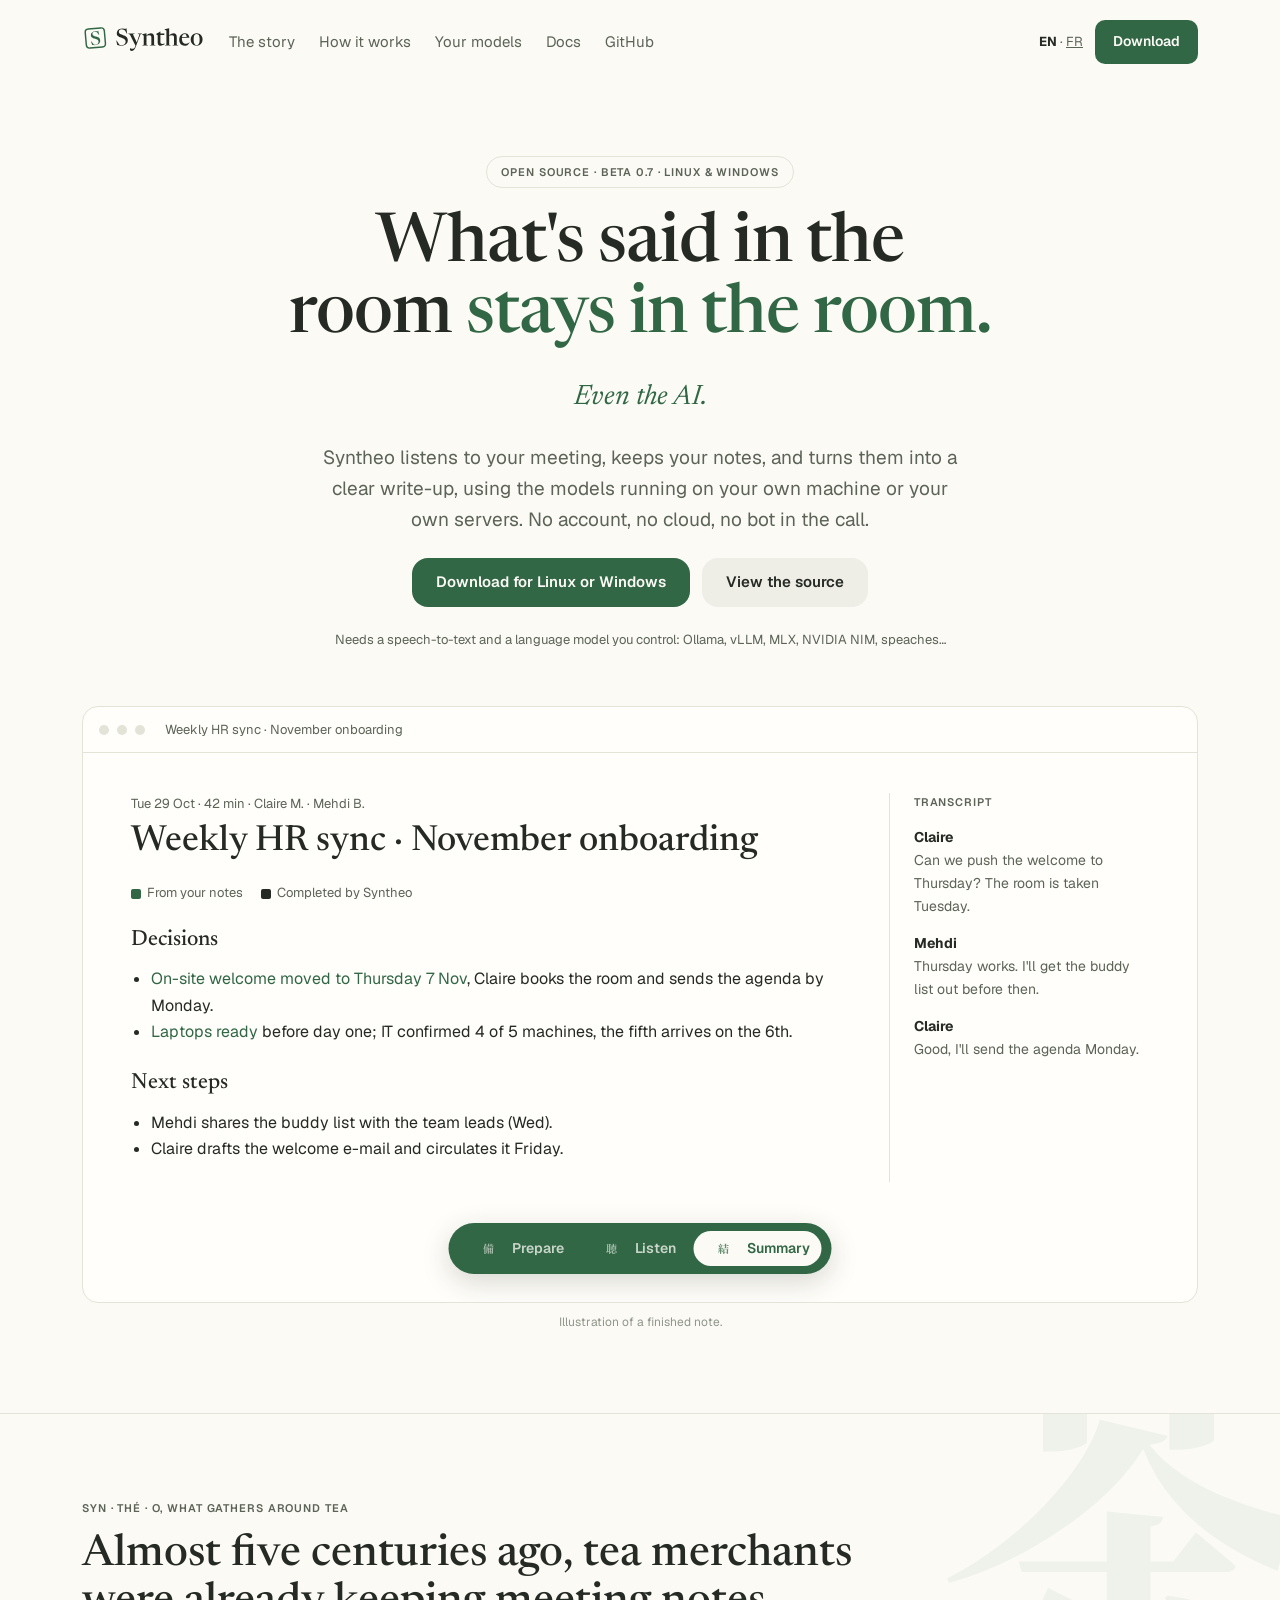
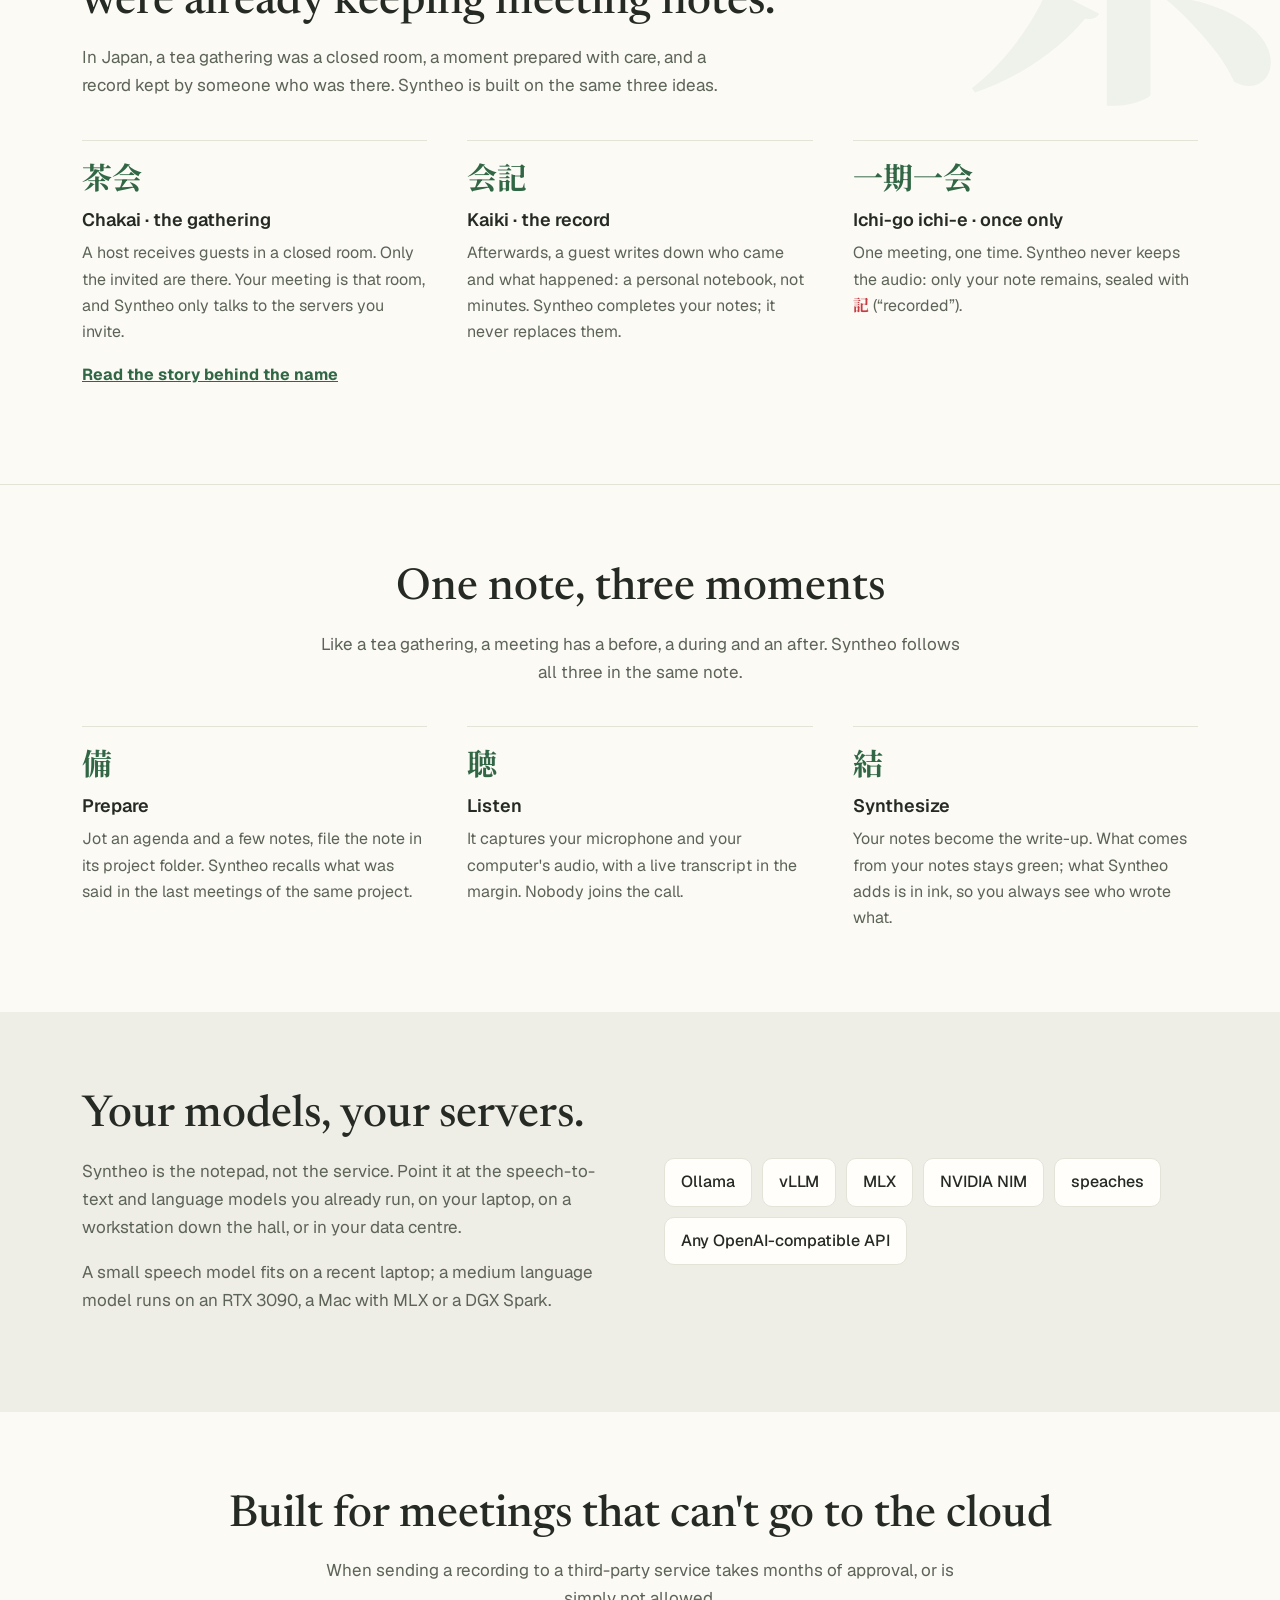
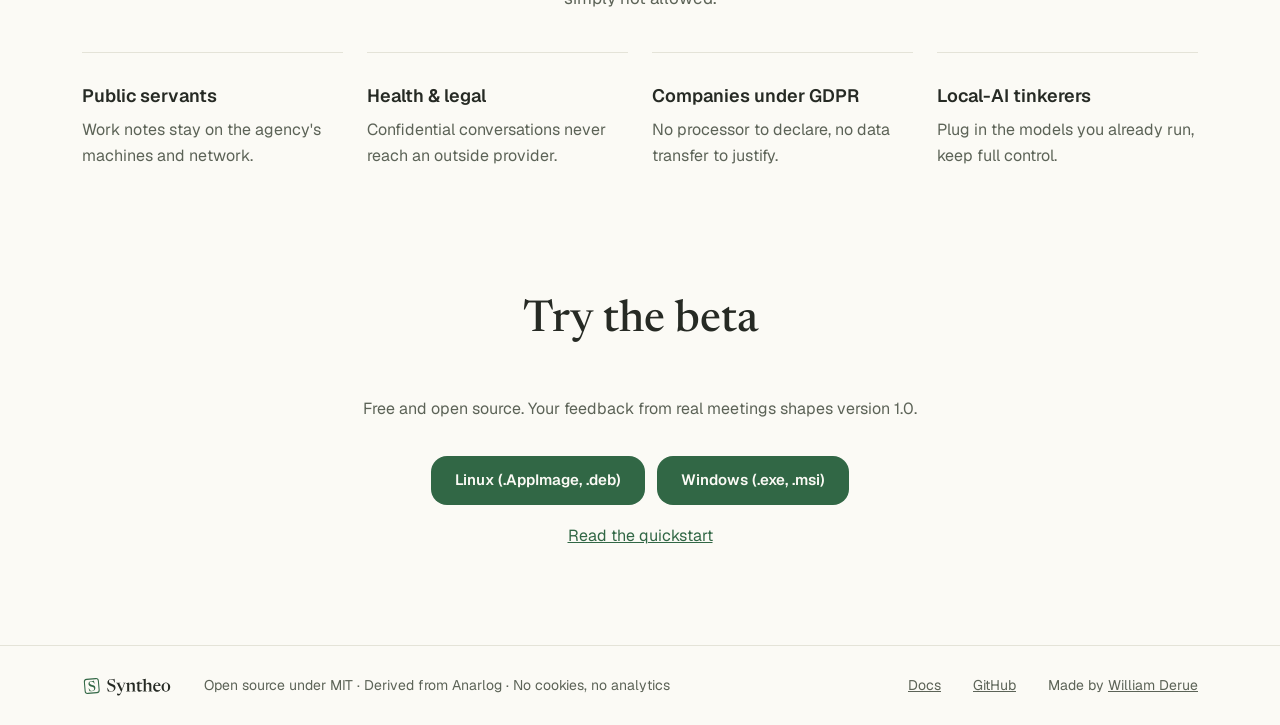
==== index.html @ 46114ed5 "feat: page d'accueil de syntheo.studio (EN/FR, Thé vert) Direction A « Document vivant » validée : a" ====
<!doctype html>
<html lang="en">
<head>
<meta charset="utf-8">
<meta name="viewport" content="width=device-width, initial-scale=1">
<title>Syntheo · Private AI meeting notes that stay on your machine</title>
<meta name="description" content="Syntheo is an open-source meeting notepad that transcribes and writes up your meetings with the AI models you run yourself. No account, no cloud, no bot in the call. Linux and Windows.">
<link rel="canonical" href="https://syntheo.studio/">
<link rel="alternate" hreflang="en" href="https://syntheo.studio/">
<link rel="alternate" hreflang="fr" href="https://syntheo.studio/fr/">
<link rel="alternate" hreflang="x-default" href="https://syntheo.studio/">
<meta property="og:type" content="website">
<meta property="og:site_name" content="Syntheo">
<meta property="og:locale" content="en_US">
<meta property="og:locale:alternate" content="fr_FR">
<meta property="og:url" content="https://syntheo.studio/">
<meta property="og:title" content="What's said in the room stays in the room. Even the AI.">
<meta property="og:description" content="Open-source meeting notes, transcribed and written up by the models you host. No account, no cloud, no bot in the call.">
<meta name="twitter:card" content="summary_large_image">
<meta name="theme-color" content="#316745">
<link rel="icon" href="/assets/img/favicon.svg" type="image/svg+xml">
<link rel="stylesheet" href="/assets/fonts/fonts.css">
<link rel="stylesheet" href="/assets/css/site.css">
<script src="/assets/js/lang.js"></script>
<script type="application/ld+json">
{
  "@context": "https://schema.org",
  "@type": "SoftwareApplication",
  "name": "Syntheo",
  "url": "https://syntheo.studio/",
  "description": "Open-source meeting notepad that transcribes and writes up meetings with self-hosted AI models.",
  "applicationCategory": "BusinessApplication",
  "operatingSystem": "Linux, Windows",
  "license": "https://opensource.org/licenses/MIT",
  "isAccessibleForFree": true,
  "offers": { "@type": "Offer", "price": "0", "priceCurrency": "EUR" },
  "softwareVersion": "0.7.0",
  "downloadUrl": "https://github.com/WillIsback/Syntheo/releases/latest",
  "codeRepository": "https://github.com/WillIsback/Syntheo",
  "author": { "@type": "Person", "name": "William Derue", "url": "https://www.willisback.fr/en/About" }
}
</script>
</head>
<body>
<a class="skip" href="#main">Skip to content</a>

<header class="wrap site-header">
  <a class="brand" href="/" aria-label="Syntheo, home">
    <img class="logo-light" src="/assets/img/logo-light.svg" alt="Syntheo" width="123" height="30">
    <img class="logo-dark" src="/assets/img/logo-dark.svg" alt="Syntheo" width="123" height="30">
  </a>
  <nav class="site-nav" aria-label="Main">
    <a href="#tea">The story</a>
    <a href="#how">How it works</a>
    <a href="#models">Your models</a>
    <a href="https://docs.syntheo.studio">Docs</a>
    <a href="https://github.com/WillIsback/Syntheo">GitHub</a>
  </nav>
  <div class="header-actions">
    <span class="lang"><strong aria-current="true">EN</strong> · <a href="/fr/" hreflang="fr" lang="fr" data-lang="fr">FR</a></span>
    <a class="btn btn-primary btn-sm" href="#download">Download</a>
  </div>
</header>

<main id="main">
<section class="narrow hero">
  <span class="pill">Open source · Beta 0.7 · Linux &amp; Windows</span>
  <h1>What's said in the room <span class="green">stays in the room.</span></h1>
  <p class="kicker">Even the AI.</p>
  <p class="lead">Syntheo listens to your meeting, keeps your notes, and turns them into a clear write-up, using the models running on your own machine or your own servers. No account, no cloud, no bot in the call.</p>
  <div class="actions">
    <a class="btn btn-primary" href="#download">Download for Linux or Windows</a>
    <a class="btn btn-secondary" href="https://github.com/WillIsback/Syntheo">View the source</a>
  </div>
  <p class="prereq">Needs a speech-to-text and a language model you control: Ollama, vLLM, MLX, NVIDIA NIM, speaches…</p>
</section>

<section class="wrap preview" aria-label="Product preview">
  <div class="window">
    <div class="window-bar" aria-hidden="true">
      <span class="dot"></span><span class="dot"></span><span class="dot"></span>
      <span class="title">Weekly HR sync · November onboarding</span>
    </div>
    <div class="window-body">
      <div class="note">
        <div class="meta">Tue 29 Oct · 42 min · Claire M. · Mehdi B.</div>
        <h2>Weekly HR sync · November onboarding</h2>
        <div class="legend">
          <span><span class="sw sw-notes" aria-hidden="true"></span>From your notes</span>
          <span><span class="sw sw-ai" aria-hidden="true"></span>Completed by Syntheo</span>
        </div>
        <h3>Decisions</h3>
        <ul>
          <li><span class="green">On-site welcome moved to Thursday 7 Nov</span>, Claire books the room and sends the agenda by Monday.</li>
          <li><span class="green">Laptops ready</span> before day one; IT confirmed 4 of 5 machines, the fifth arrives on the 6th.</li>
        </ul>
        <h3>Next steps</h3>
        <ul>
          <li>Mehdi shares the buddy list with the team leads (Wed).</li>
          <li>Claire drafts the welcome e-mail and circulates it Friday.</li>
        </ul>
      </div>
      <aside class="margin-transcript" aria-label="Live transcript">
        <span class="label">Transcript</span>
        <p><strong>Claire</strong>Can we push the welcome to Thursday? The room is taken Tuesday.</p>
        <p><strong>Mehdi</strong>Thursday works. I'll get the buddy list out before then.</p>
        <p><strong>Claire</strong>Good, I'll send the agenda Monday.</p>
      </aside>
    </div>
    <div class="capsule" aria-hidden="true">
      <span><span class="kanji">備</span>Prepare</span>
      <span><span class="kanji">聴</span>Listen</span>
      <span class="on"><span class="kanji">結</span>Summary</span>
    </div>
  </div>
  <p class="caption">Illustration of a finished note.</p>
</section>

<section id="tea" class="tea section" aria-labelledby="tea-title">
  <div class="watermark kanji" aria-hidden="true">茶</div>
  <div class="wrap">
    <span class="label">Syn · thé · o, what gathers around tea</span>
    <h2 id="tea-title" class="section-title">Almost five centuries ago, tea merchants were already keeping meeting notes.</h2>
    <p class="intro">In Japan, a tea gathering was a closed room, a moment prepared with care, and a record kept by someone who was there. Syntheo is built on the same three ideas.</p>
    <div class="grid-3">
      <div class="item">
        <div class="kanji" aria-hidden="true">茶会</div>
        <h3>Chakai · the gathering</h3>
        <p>A host receives guests in a closed room. Only the invited are there. Your meeting is that room, and Syntheo only talks to the servers you invite.</p>
      </div>
      <div class="item">
        <div class="kanji" aria-hidden="true">会記</div>
        <h3>Kaiki · the record</h3>
        <p>Afterwards, a guest writes down who came and what happened: a personal notebook, not minutes. Syntheo completes your notes; it never replaces them.</p>
      </div>
      <div class="item">
        <div class="kanji" aria-hidden="true">一期一会</div>
        <h3>Ichi-go ichi-e · once only</h3>
        <p>One meeting, one time. Syntheo never keeps the audio: only your note remains, sealed with <span class="seal" aria-hidden="true">記</span> (“recorded”).</p>
      </div>
    </div>
    <p><a href="https://docs.syntheo.studio/philosophy"><strong>Read the story behind the name</strong></a></p>
  </div>
</section>

<section id="how" class="wrap section" aria-labelledby="how-title">
  <h2 id="how-title" class="section-title center">One note, three moments</h2>
  <p class="intro center">Like a tea gathering, a meeting has a before, a during and an after. Syntheo follows all three in the same note.</p>
  <div class="grid-3">
    <div class="item">
      <div class="kanji" aria-hidden="true">備</div>
      <h3>Prepare</h3>
      <p>Jot an agenda and a few notes, file the note in its project folder. Syntheo recalls what was said in the last meetings of the same project.</p>
    </div>
    <div class="item">
      <div class="kanji" aria-hidden="true">聴</div>
      <h3>Listen</h3>
      <p>It captures your microphone and your computer's audio, with a live transcript in the margin. Nobody joins the call.</p>
    </div>
    <div class="item">
      <div class="kanji" aria-hidden="true">結</div>
      <h3>Synthesize</h3>
      <p>Your notes become the write-up. What comes from your notes stays green; what Syntheo adds is in ink, so you always see who wrote what.</p>
    </div>
  </div>
</section>

<section id="models" class="models section" aria-labelledby="models-title">
  <div class="wrap">
    <div class="text">
      <h2 id="models-title" class="section-title">Your models, your servers.</h2>
      <p>Syntheo is the notepad, not the service. Point it at the speech-to-text and language models you already run, on your laptop, on a workstation down the hall, or in your data centre.</p>
      <p>A small speech model fits on a recent laptop; a medium language model runs on an RTX 3090, a Mac with MLX or a DGX Spark.</p>
    </div>
    <ul class="chips" aria-label="Supported model servers">
      <li>Ollama</li><li>vLLM</li><li>MLX</li><li>NVIDIA NIM</li><li>speaches</li><li>Any OpenAI-compatible API</li>
    </ul>
  </div>
</section>

<section id="who" class="wrap section" aria-labelledby="who-title">
  <h2 id="who-title" class="section-title center">Built for meetings that can't go to the cloud</h2>
  <p class="intro center">When sending a recording to a third-party service takes months of approval, or is simply not allowed.</p>
  <div class="grid-4">
    <div class="item"><h3>Public servants</h3><p>Work notes stay on the agency's machines and network.</p></div>
    <div class="item"><h3>Health &amp; legal</h3><p>Confidential conversations never reach an outside provider.</p></div>
    <div class="item"><h3>Companies under GDPR</h3><p>No processor to declare, no data transfer to justify.</p></div>
    <div class="item"><h3>Local-AI tinkerers</h3><p>Plug in the models you already run, keep full control.</p></div>
  </div>
</section>

<section id="download" class="narrow download" aria-labelledby="download-title">
  <h2 id="download-title" class="section-title">Try the beta</h2>
  <p class="muted">Free and open source. Your feedback from real meetings shapes version 1.0.</p>
  <div class="actions">
    <a class="btn btn-primary" href="https://github.com/WillIsback/Syntheo/releases/latest">Linux (.AppImage, .deb)</a>
    <a class="btn btn-primary" href="https://github.com/WillIsback/Syntheo/releases/latest">Windows (.exe, .msi)</a>
  </div>
  <a href="https://docs.syntheo.studio/quickstart">Read the quickstart</a>
</section>
</main>

<footer class="site-footer">
  <div class="wrap">
    <img class="logo-light" src="/assets/img/logo-light.svg" alt="Syntheo" width="90" height="22">
    <img class="logo-dark" src="/assets/img/logo-dark.svg" alt="Syntheo" width="90" height="22">
    <span class="grow">Open source under MIT · Derived from Anarlog · No cookies, no analytics</span>
    <a href="https://docs.syntheo.studio">Docs</a>
    <a href="https://github.com/WillIsback/Syntheo">GitHub</a>
    <span>Made by <a href="https://www.willisback.fr/en/About">William Derue</a></span>
  </div>
</footer>
</body>
</html>
---- assets/fonts/fonts.css ----
/* Polices auto-hébergées (Fontsource, licence OFL) : aucune requête vers un tiers. */

/* geist-latin-ext-wght-normal */
@font-face {
  font-family: 'Geist Variable';
  font-style: normal;
  font-display: swap;
  font-weight: 100 900;
  src: url(./geist-latin-ext-wght-normal.woff2) format('woff2-variations');
  unicode-range: U+0100-02BA,U+02BD-02C5,U+02C7-02CC,U+02CE-02D7,U+02DD-02FF,U+0304,U+0308,U+0329,U+1D00-1DBF,U+1E00-1E9F,U+1EF2-1EFF,U+2020,U+20A0-20AB,U+20AD-20C0,U+2113,U+2C60-2C7F,U+A720-A7FF;
}

/* geist-latin-wght-normal */
@font-face {
  font-family: 'Geist Variable';
  font-style: normal;
  font-display: swap;
  font-weight: 100 900;
  src: url(./geist-latin-wght-normal.woff2) format('woff2-variations');
  unicode-range: U+0000-00FF,U+0131,U+0152-0153,U+02BB-02BC,U+02C6,U+02DA,U+02DC,U+0304,U+0308,U+0329,U+2000-206F,U+20AC,U+2122,U+2191,U+2193,U+2212,U+2215,U+FEFF,U+FFFD;
}

/* newsreader-latin-ext-opsz-normal */
@font-face {
  font-family: 'Newsreader Variable';
  font-style: normal;
  font-display: swap;
  font-weight: 200 800;
  src: url(./newsreader-latin-ext-opsz-normal.woff2) format('woff2-variations');
  unicode-range: U+0100-02BA,U+02BD-02C5,U+02C7-02CC,U+02CE-02D7,U+02DD-02FF,U+0304,U+0308,U+0329,U+1D00-1DBF,U+1E00-1E9F,U+1EF2-1EFF,U+2020,U+20A0-20AB,U+20AD-20C0,U+2113,U+2C60-2C7F,U+A720-A7FF;
}

/* newsreader-latin-opsz-normal */
@font-face {
  font-family: 'Newsreader Variable';
  font-style: normal;
  font-display: swap;
  font-weight: 200 800;
  src: url(./newsreader-latin-opsz-normal.woff2) format('woff2-variations');
  unicode-range: U+0000-00FF,U+0131,U+0152-0153,U+02BB-02BC,U+02C6,U+02DA,U+02DC,U+0304,U+0308,U+0329,U+2000-206F,U+20AC,U+2122,U+2191,U+2193,U+2212,U+2215,U+FEFF,U+FFFD;
}

/* newsreader-latin-ext-opsz-italic */
@font-face {
  font-family: 'Newsreader Variable';
  font-style: italic;
  font-display: swap;
  font-weight: 200 800;
  src: url(./newsreader-latin-ext-opsz-italic.woff2) format('woff2-variations');
  unicode-range: U+0100-02BA,U+02BD-02C5,U+02C7-02CC,U+02CE-02D7,U+02DD-02FF,U+0304,U+0308,U+0329,U+1D00-1DBF,U+1E00-1E9F,U+1EF2-1EFF,U+2020,U+20A0-20AB,U+20AD-20C0,U+2113,U+2C60-2C7F,U+A720-A7FF;
}

/* newsreader-latin-opsz-italic */
@font-face {
  font-family: 'Newsreader Variable';
  font-style: italic;
  font-display: swap;
  font-weight: 200 800;
  src: url(./newsreader-latin-opsz-italic.woff2) format('woff2-variations');
  unicode-range: U+0000-00FF,U+0131,U+0152-0153,U+02BB-02BC,U+02C6,U+02DA,U+02DC,U+0304,U+0308,U+0329,U+2000-206F,U+20AC,U+2122,U+2191,U+2193,U+2212,U+2215,U+FEFF,U+FFFD;
}

/* kanji d'ornement, sous-ensemble : 茶備聴結記会期一 */
@font-face {
  font-family: 'Syntheo Kanji';
  font-style: normal;
  font-display: swap;
  font-weight: 700;
  src: url(./noto-serif-jp-kanji-700.woff2) format('woff2');
  unicode-range: U+4E00-9FFF;
}
---- assets/css/site.css ----
/* Syntheo · 緑茶 Thé vert — jetons repris de packages/design-system (dépôt Syntheo). */
:root {
  --background: #fbfaf5;
  --foreground: #262a24;
  --card: #fffefa;
  --muted: #efeee6;
  --muted-foreground: #5c6357;
  --faint: #8f968a;
  --border: #e4e3d8;
  --primary: #316745;
  --primary-hover: #25553a;
  --primary-foreground: #fbfaf5;
  --recording: #c53d43;
  --watermark: rgba(49, 103, 69, 0.06);
  --shadow-capsule: 0 8px 28px rgba(38, 42, 36, 0.18);
  --serif: "Newsreader Variable", Georgia, "Times New Roman", serif;
  --sans: "Geist Variable", system-ui, -apple-system, "Segoe UI", sans-serif;
  --kanji: "Syntheo Kanji", "Hiragino Mincho ProN", "Yu Mincho", serif;
  color-scheme: light dark;
}

@media (prefers-color-scheme: dark) {
  :root {
    --background: #1b1e1a;
    --foreground: #ece9df;
    --card: #232821;
    --muted: #2c322a;
    --muted-foreground: #a7ad9f;
    --faint: #7b8274;
    --border: #343a32;
    --primary: #7dbf95;
    --primary-hover: #97ceaa;
    --primary-foreground: #13251a;
    --recording: #e5675f;
    --watermark: rgba(125, 191, 149, 0.07);
    --shadow-capsule: 0 8px 28px rgba(0, 0, 0, 0.5);
  }
}

*, *::before, *::after { box-sizing: border-box; }

html { scroll-behavior: smooth; }
@media (prefers-reduced-motion: reduce) { html { scroll-behavior: auto; } }

body {
  margin: 0;
  background: var(--background);
  color: var(--foreground);
  font-family: var(--sans);
  font-size: 16px;
  line-height: 1.65;
  -webkit-font-smoothing: antialiased;
}

a { color: var(--primary); }
a:hover { color: var(--primary-hover); }
a:focus-visible, button:focus-visible { outline: 2px solid var(--primary); outline-offset: 3px; border-radius: 6px; }

img { max-width: 100%; height: auto; }

.skip { position: absolute; left: -9999px; top: 8px; }
.skip:focus { left: 16px; z-index: 10; background: var(--card); padding: 8px 12px; }

.wrap { max-width: 1180px; margin: 0 auto; padding-inline: 32px; }
.narrow { max-width: 880px; margin: 0 auto; padding-inline: 32px; }
@media (max-width: 640px) { .wrap, .narrow { padding-inline: 16px; } }

.serif { font-family: var(--serif); font-weight: 500; }
.kanji { font-family: var(--kanji); font-weight: 700; }
.muted { color: var(--muted-foreground); }
.label { font-size: 11px; font-weight: 600; letter-spacing: 0.08em; text-transform: uppercase; color: var(--muted-foreground); }
.green { color: var(--primary); }

/* Logo clair / sombre */
img.logo-dark { display: none; }
@media (prefers-color-scheme: dark) { img.logo-light { display: none; } img.logo-dark { display: block; } }

/* En-tête */
.site-header { display: flex; flex-wrap: wrap; align-items: center; gap: 16px 24px; padding-block: 20px; }
.site-header .brand img { height: 30px; width: auto; }
.site-nav { display: flex; flex-wrap: wrap; gap: 8px 24px; flex-grow: 1; font-size: 15px; }
.site-nav a { color: var(--muted-foreground); text-decoration: none; }
.site-nav a:hover { color: var(--foreground); }
.header-actions { display: flex; align-items: center; gap: 12px; }
.lang { font-size: 13px; color: var(--muted-foreground); }
.lang a { color: var(--muted-foreground); }
.lang strong { color: var(--foreground); }

/* Boutons */
.btn { display: inline-flex; align-items: center; justify-content: center; min-height: 48px; padding: 12px 24px; border-radius: 16px; font-weight: 600; font-size: 15px; text-decoration: none; }
.btn-sm { min-height: 44px; padding: 10px 18px; border-radius: 10px; font-size: 14px; }
.btn-primary { background: var(--primary); color: var(--primary-foreground); }
.btn-primary:hover { background: var(--primary-hover); color: var(--primary-foreground); }
.btn-secondary { background: var(--muted); color: var(--foreground); }
.btn-secondary:hover { color: var(--foreground); filter: brightness(0.97); }
.actions { display: flex; flex-wrap: wrap; gap: 12px; justify-content: center; }

/* Haut de page */
.hero { text-align: center; display: flex; flex-direction: column; align-items: center; gap: 22px; padding-block: 72px 40px; }
.pill { font-size: 11px; font-weight: 600; letter-spacing: 0.08em; text-transform: uppercase; color: var(--muted-foreground); border: 1px solid var(--border); border-radius: 999px; padding: 6px 14px; }
.hero h1 { margin: 0; font-family: var(--serif); font-weight: 500; font-size: clamp(40px, 6vw, 68px); line-height: 1.04; letter-spacing: -0.015em; text-wrap: balance; }
.hero .kicker { margin: 0; font-family: var(--serif); font-style: italic; font-size: clamp(22px, 2.6vw, 28px); color: var(--primary); }
.hero .lead { margin: 0; max-width: 640px; font-size: 19px; color: var(--muted-foreground); }
.hero .prereq { margin: 0; font-size: 13px; color: var(--muted-foreground); }

/* Aperçu du produit */
.preview { padding-block: 16px 80px; }
.window { background: var(--card); border: 1px solid var(--border); border-radius: 16px; overflow: hidden; position: relative; }
.window-bar { display: flex; align-items: center; gap: 8px; padding: 12px 16px; border-bottom: 1px solid var(--border); font-size: 13px; color: var(--muted-foreground); }
.window-bar .dot { width: 10px; height: 10px; border-radius: 50%; background: var(--border); }
.window-bar .title { margin-left: 12px; }
.window-body { display: flex; flex-wrap: wrap; gap: 40px; padding: 40px 48px 120px; }
@media (max-width: 640px) { .window-body { padding: 24px 20px 120px; } }
.note { flex: 999 1 520px; min-width: 0; }
.note .meta { font-size: 13px; color: var(--muted-foreground); }
.note h2 { margin: 8px 0 20px; font-family: var(--serif); font-weight: 500; font-size: clamp(26px, 3vw, 36px); line-height: 1.1; }
.note h3 { margin: 0 0 8px; font-family: var(--serif); font-weight: 500; font-size: 22px; }
.note ul { margin: 0 0 20px; padding-left: 20px; }
.legend { display: flex; flex-wrap: wrap; gap: 8px 18px; font-size: 13px; color: var(--muted-foreground); margin-bottom: 18px; }
.legend .sw { display: inline-block; width: 10px; height: 10px; border-radius: 2px; margin-right: 6px; vertical-align: middle; }
.sw-notes { background: var(--primary); }
.sw-ai { background: var(--foreground); }
.margin-transcript { flex: 1 1 260px; min-width: 0; border-left: 1px solid var(--border); padding-left: 24px; font-size: 14px; color: var(--muted-foreground); display: flex; flex-direction: column; gap: 14px; }
.margin-transcript p { margin: 0; }
.margin-transcript strong { display: block; color: var(--foreground); }
.capsule { position: absolute; left: 50%; bottom: 28px; transform: translateX(-50%); display: flex; align-items: center; gap: 6px; background: var(--primary); color: var(--primary-foreground); border-radius: 999px; padding: 8px 10px; box-shadow: var(--shadow-capsule); font-size: 14px; font-weight: 600; white-space: nowrap; }
.capsule span { padding: 6px 12px; opacity: 0.75; }
.capsule .on { background: var(--primary-foreground); color: var(--primary); border-radius: 999px; opacity: 1; }
.capsule .kanji { font-size: 11px; margin-right: 6px; }
.caption { margin: 10px 0 0; text-align: center; font-size: 12px; color: var(--faint); }

/* Sections */
.section { padding-block: 80px; }
.section-title { margin: 0 0 16px; font-family: var(--serif); font-weight: 500; font-size: clamp(30px, 3.6vw, 44px); line-height: 1.1; text-wrap: balance; }
.center { text-align: center; }
.intro { margin: 0 auto 40px; max-width: 660px; color: var(--muted-foreground); font-size: 17px; }
.grid-3 { display: grid; grid-template-columns: repeat(3, minmax(0, 1fr)); gap: 40px; }
.grid-4 { display: grid; grid-template-columns: repeat(4, minmax(0, 1fr)); gap: 24px; }
@media (max-width: 900px) { .grid-3, .grid-4 { grid-template-columns: repeat(2, minmax(0, 1fr)); } }
@media (max-width: 600px) { .grid-3, .grid-4 { grid-template-columns: minmax(0, 1fr); } }
.item { border-top: 1px solid var(--border); padding-top: 20px; }
.item h3 { margin: 8px 0 6px; font-size: 18px; font-weight: 600; }
.item p { margin: 0; color: var(--muted-foreground); }
.item .kanji { font-size: 30px; color: var(--primary); line-height: 1.2; }

/* Histoire du thé */
.tea { position: relative; overflow: hidden; border-block: 1px solid var(--border); }
.tea .watermark { position: absolute; right: -40px; top: -60px; font-size: 380px; line-height: 1; color: var(--watermark); pointer-events: none; }
.tea .wrap { position: relative; }
.tea .section-title { max-width: 780px; margin-top: 10px; }
.tea .intro { margin-left: 0; }
.seal { font-family: var(--kanji); font-weight: 700; color: var(--recording); }

/* Modèles */
.models { background: var(--muted); }
.models .wrap { display: flex; flex-wrap: wrap; gap: 48px; align-items: center; }
.models .text { flex: 1 1 420px; min-width: 0; }
.models .text p { color: var(--muted-foreground); font-size: 17px; }
.chips { flex: 1 1 420px; min-width: 0; display: flex; flex-wrap: wrap; gap: 10px; margin: 0; padding: 0; list-style: none; }
.chips li { background: var(--card); border: 1px solid var(--border); border-radius: 10px; padding: 10px 16px; font-weight: 500; }

/* Téléchargement */
.download { text-align: center; display: flex; flex-direction: column; align-items: center; gap: 18px; padding-block: 48px 96px; }

/* Pied de page */
.site-footer { border-top: 1px solid var(--border); }
.site-footer .wrap { display: flex; flex-wrap: wrap; gap: 12px 32px; align-items: center; padding-block: 28px; font-size: 14px; color: var(--muted-foreground); }
.site-footer img { height: 22px; width: auto; }
.site-footer .grow { flex-grow: 1; }
.site-footer a { color: var(--muted-foreground); }
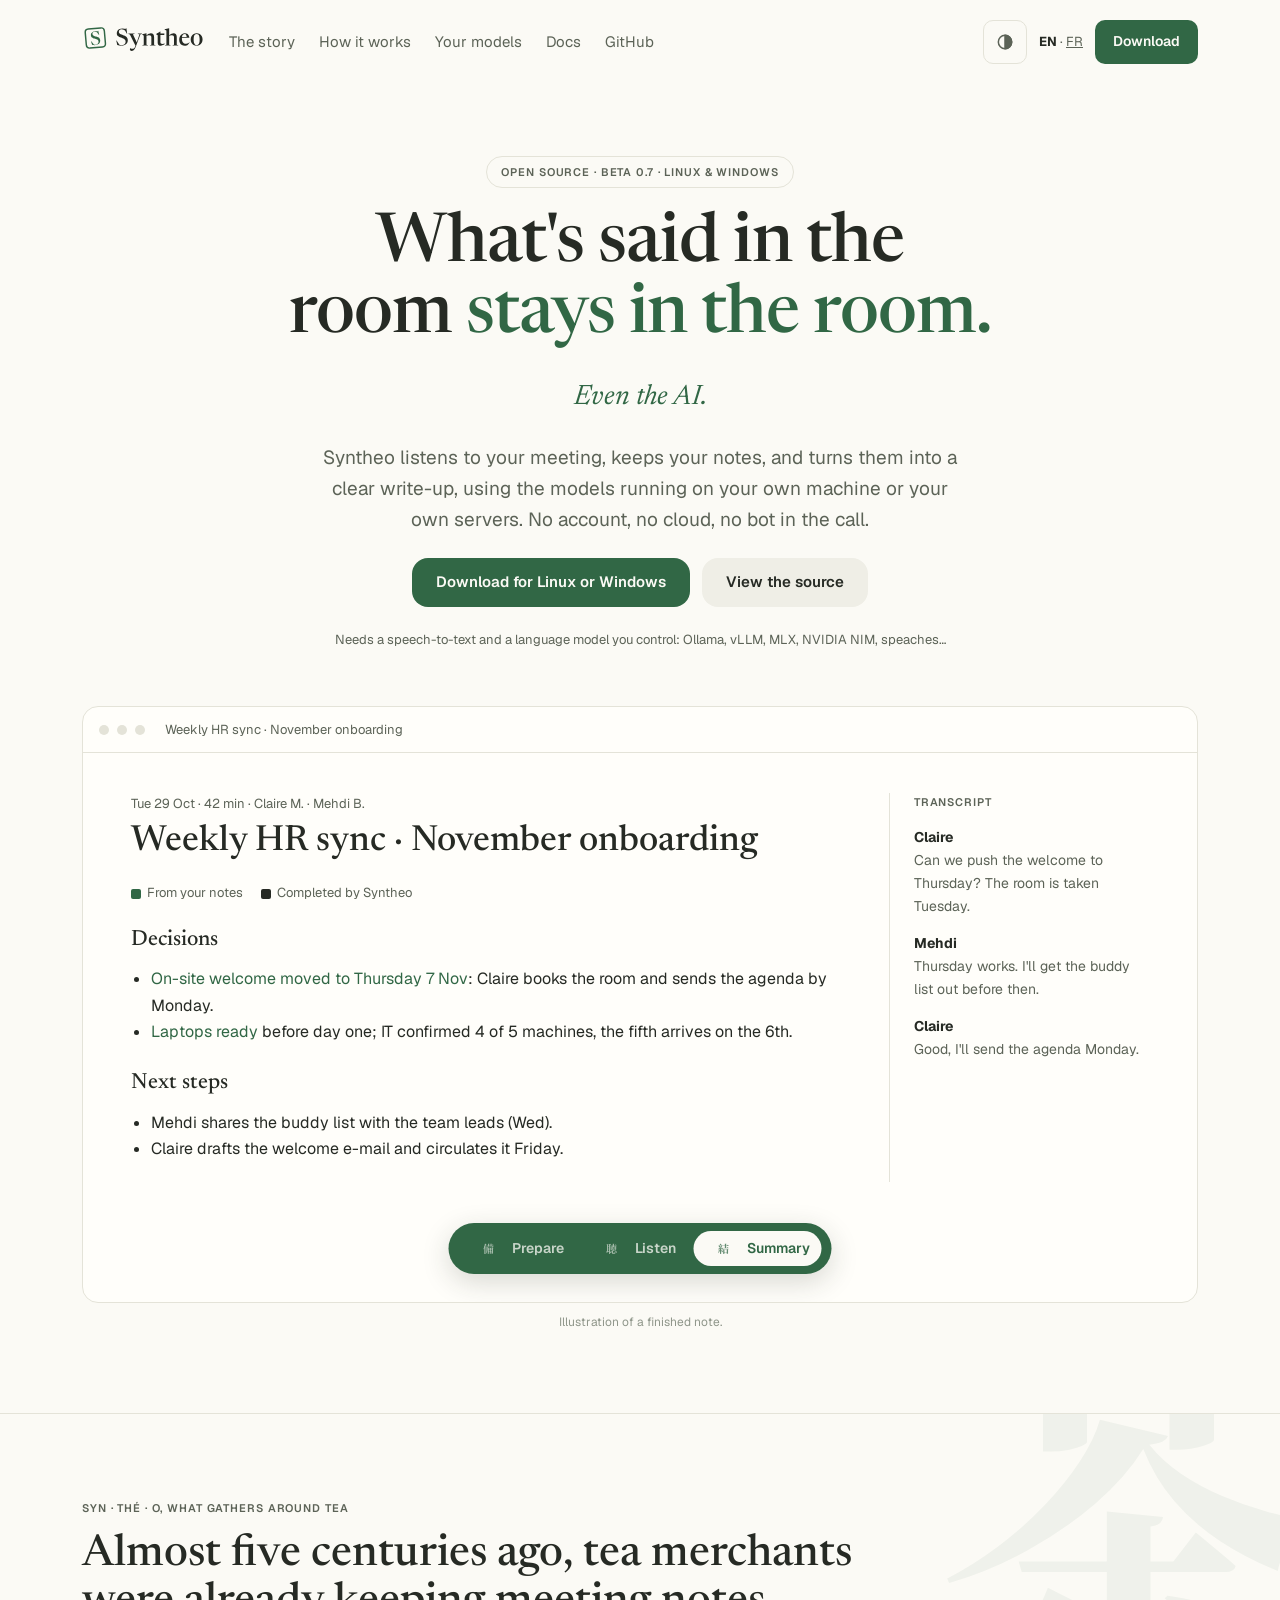
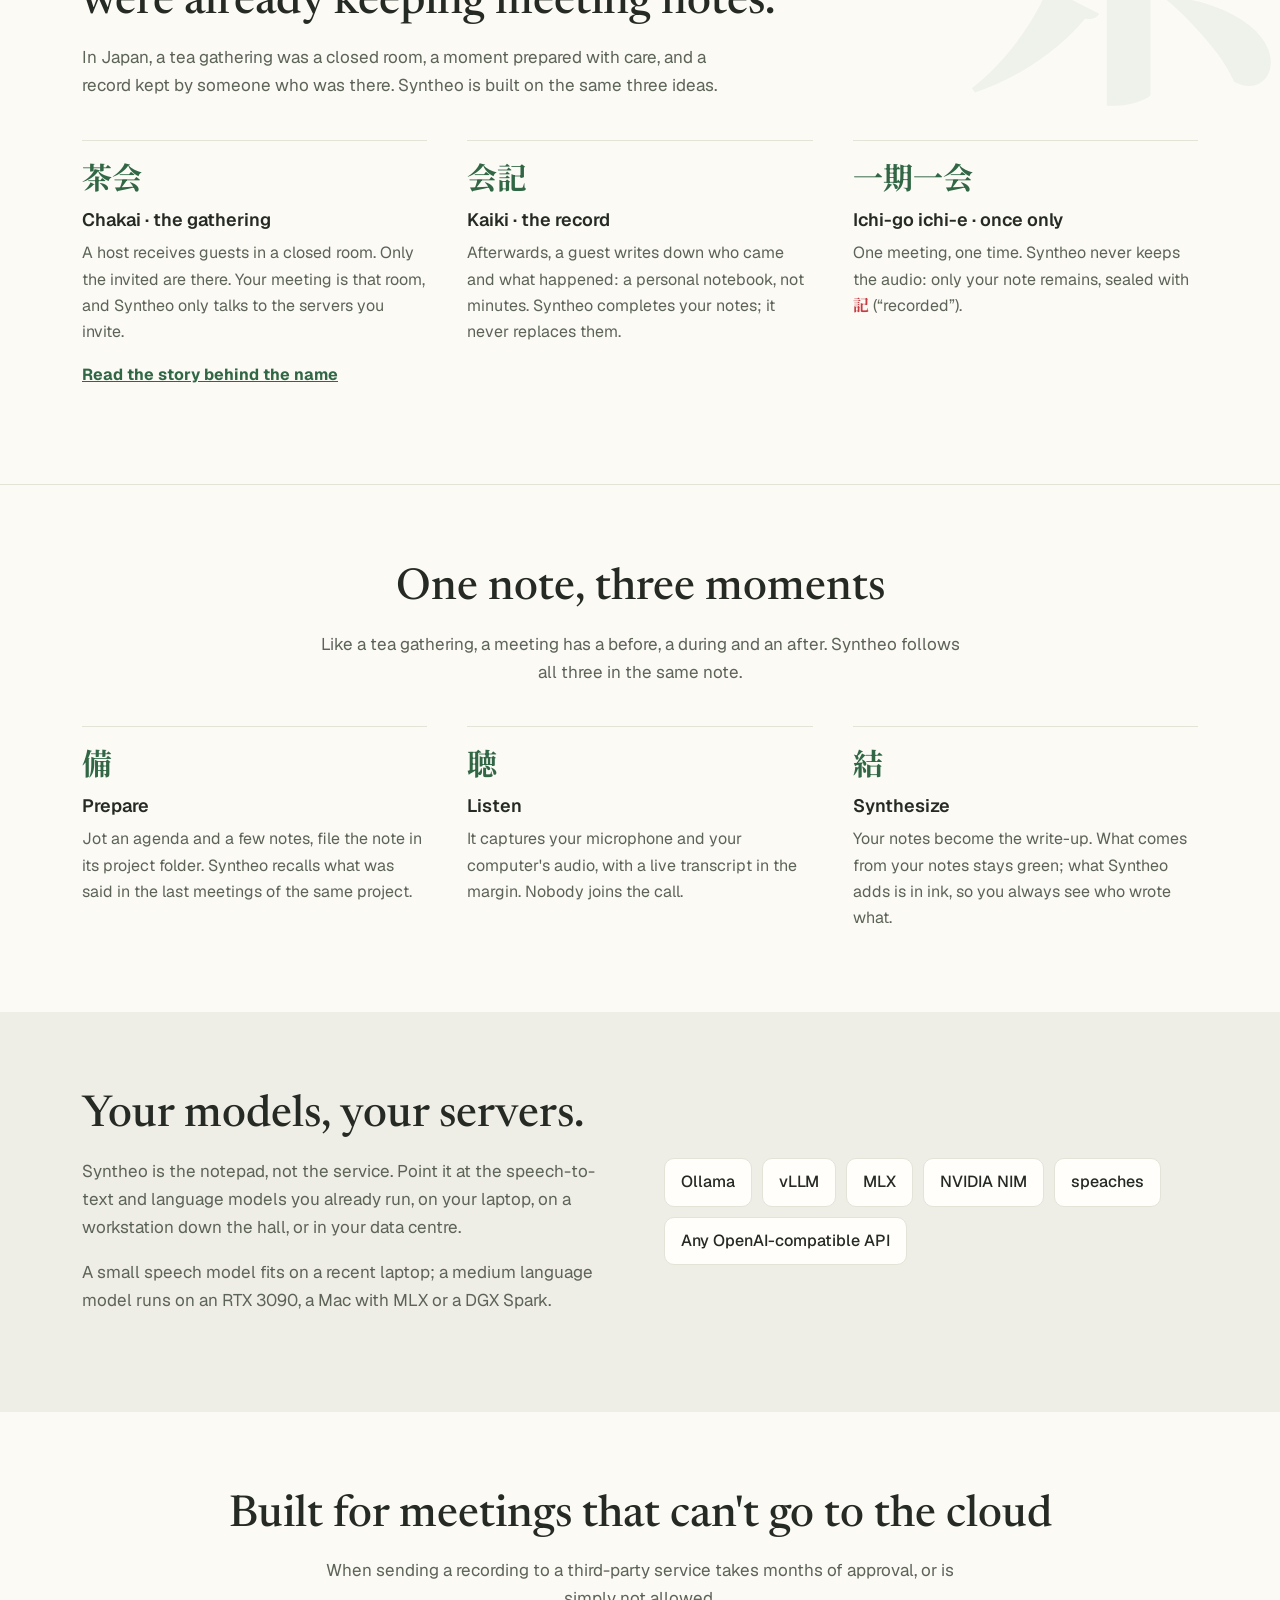
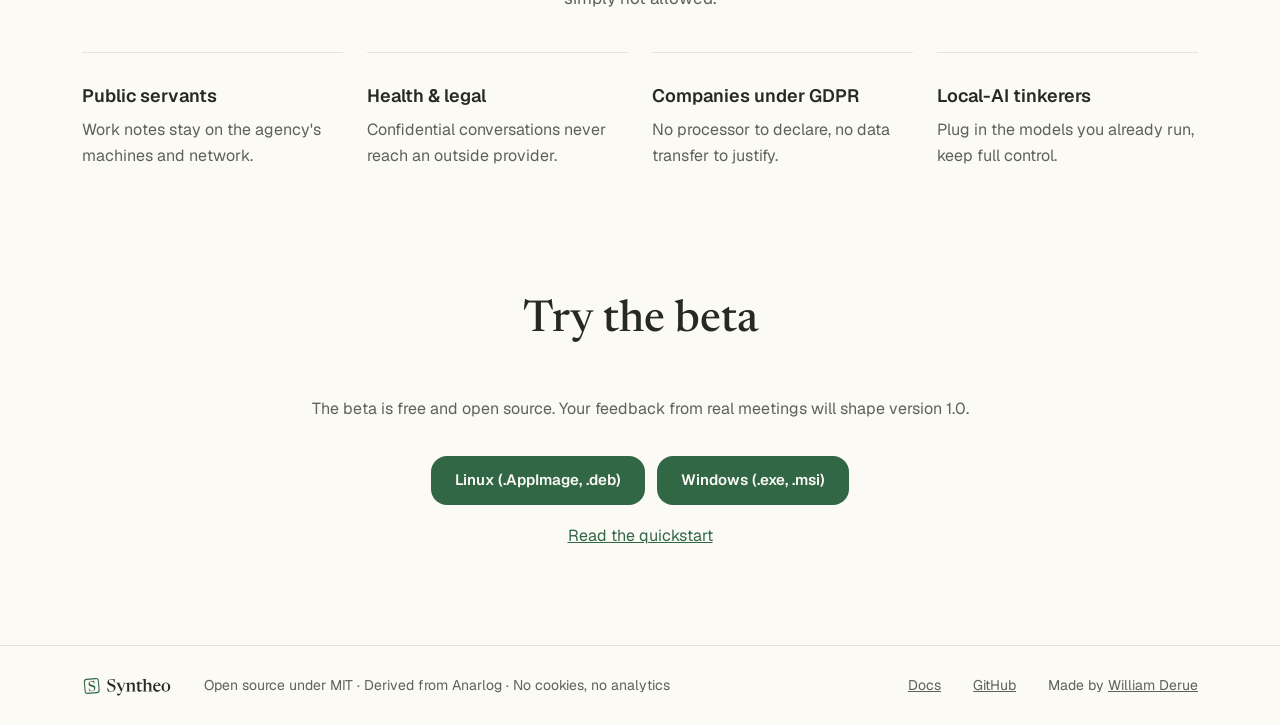
==== commit ac93b64c: "feat: sélecteur de thème (auto, clair, sombre) et relecture du français - Bouton dans l'en-tête : au" ====
--- a/index.html
+++ b/index.html
@@ -16,12 +16,17 @@
 <meta property="og:url" content="https://syntheo.studio/">
 <meta property="og:title" content="What's said in the room stays in the room. Even the AI.">
 <meta property="og:description" content="Open-source meeting notes, transcribed and written up by the models you host. No account, no cloud, no bot in the call.">
+<meta property="og:image" content="https://syntheo.studio/assets/img/og-en.png">
+<meta property="og:image:width" content="1200">
+<meta property="og:image:height" content="630">
+<meta property="og:image:alt" content="What's said in the room stays in the room. Even the AI.">
 <meta name="twitter:card" content="summary_large_image">
 <meta name="theme-color" content="#316745">
 <link rel="icon" href="/assets/img/favicon.svg" type="image/svg+xml">
 <link rel="stylesheet" href="/assets/fonts/fonts.css">
-<link rel="stylesheet" href="/assets/css/site.css">
-<script src="/assets/js/lang.js"></script>
+<link rel="stylesheet" href="/assets/css/site.css?v=2">
+<script src="/assets/js/lang.js?v=2"></script>
+<script src="/assets/js/theme.js?v=2"></script>
 <script type="application/ld+json">
 {
   "@context": "https://schema.org",
@@ -57,6 +62,11 @@
     <a href="https://github.com/WillIsback/Syntheo">GitHub</a>
   </nav>
   <div class="header-actions">
+    <button class="theme-toggle" type="button" data-label-auto="Theme: automatic (system). Switch to light" data-label-light="Theme: light. Switch to dark" data-label-dark="Theme: dark. Switch to automatic" aria-label="Theme: automatic (system). Switch to light" title="Theme: automatic (system). Switch to light">
+      <svg class="i-auto" viewBox="0 0 24 24" fill="none" stroke="currentColor" stroke-width="1.8" stroke-linecap="round" stroke-linejoin="round" aria-hidden="true"><circle cx="12" cy="12" r="8"/><path d="M12 4a8 8 0 0 1 0 16z" fill="currentColor"/></svg>
+      <svg class="i-sun" viewBox="0 0 24 24" fill="none" stroke="currentColor" stroke-width="1.8" stroke-linecap="round" stroke-linejoin="round" aria-hidden="true"><circle cx="12" cy="12" r="4"/><path d="M12 2v2M12 20v2M4.9 4.9l1.4 1.4M17.7 17.7l1.4 1.4M2 12h2M20 12h2M4.9 19.1l1.4-1.4M17.7 6.3l1.4-1.4"/></svg>
+      <svg class="i-moon" viewBox="0 0 24 24" fill="none" stroke="currentColor" stroke-width="1.8" stroke-linecap="round" stroke-linejoin="round" aria-hidden="true"><path d="M20 14.5A8 8 0 1 1 9.5 4a6.5 6.5 0 0 0 10.5 10.5z"/></svg>
+    </button>
     <span class="lang"><strong aria-current="true">EN</strong> · <a href="/fr/" hreflang="fr" lang="fr" data-lang="fr">FR</a></span>
     <a class="btn btn-primary btn-sm" href="#download">Download</a>
   </div>
@@ -91,7 +101,7 @@
         </div>
         <h3>Decisions</h3>
         <ul>
-          <li><span class="green">On-site welcome moved to Thursday 7 Nov</span>, Claire books the room and sends the agenda by Monday.</li>
+          <li><span class="green">On-site welcome moved to Thursday 7 Nov</span>: Claire books the room and sends the agenda by Monday.</li>
           <li><span class="green">Laptops ready</span> before day one; IT confirmed 4 of 5 machines, the fifth arrives on the 6th.</li>
         </ul>
         <h3>Next steps</h3>
@@ -191,7 +201,7 @@
 
 <section id="download" class="narrow download" aria-labelledby="download-title">
   <h2 id="download-title" class="section-title">Try the beta</h2>
-  <p class="muted">Free and open source. Your feedback from real meetings shapes version 1.0.</p>
+  <p class="muted">The beta is free and open source. Your feedback from real meetings will shape version 1.0.</p>
   <div class="actions">
     <a class="btn btn-primary" href="https://github.com/WillIsback/Syntheo/releases/latest">Linux (.AppImage, .deb)</a>
     <a class="btn btn-primary" href="https://github.com/WillIsback/Syntheo/releases/latest">Windows (.exe, .msi)</a>
--- a/assets/css/site.css
+++ b/assets/css/site.css
@@ -19,8 +19,25 @@
   color-scheme: light dark;
 }
 
+:root[data-theme="dark"] {
+  --background: #1b1e1a;
+  --foreground: #ece9df;
+  --card: #232821;
+  --muted: #2c322a;
+  --muted-foreground: #a7ad9f;
+  --faint: #7b8274;
+  --border: #343a32;
+  --primary: #7dbf95;
+  --primary-hover: #97ceaa;
+  --primary-foreground: #13251a;
+  --recording: #e5675f;
+  --watermark: rgba(125, 191, 149, 0.07);
+  --shadow-capsule: 0 8px 28px rgba(0, 0, 0, 0.5);
+  color-scheme: dark;
+}
+
 @media (prefers-color-scheme: dark) {
-  :root {
+  :root:not([data-theme="light"]) {
     --background: #1b1e1a;
     --foreground: #ece9df;
     --card: #232821;
@@ -34,8 +51,11 @@
     --recording: #e5675f;
     --watermark: rgba(125, 191, 149, 0.07);
     --shadow-capsule: 0 8px 28px rgba(0, 0, 0, 0.5);
+    color-scheme: dark;
   }
 }
+
+:root[data-theme="light"] { color-scheme: light; }
 
 *, *::before, *::after { box-sizing: border-box; }
 
@@ -73,7 +93,21 @@
 
 /* Logo clair / sombre */
 img.logo-dark { display: none; }
-@media (prefers-color-scheme: dark) { img.logo-light { display: none; } img.logo-dark { display: block; } }
+:root[data-theme="dark"] img.logo-light { display: none; }
+:root[data-theme="dark"] img.logo-dark { display: block; }
+@media (prefers-color-scheme: dark) {
+  :root:not([data-theme="light"]) img.logo-light { display: none; }
+  :root:not([data-theme="light"]) img.logo-dark { display: block; }
+}
+
+/* Sélecteur de thème : automatique, clair, sombre */
+.theme-toggle { display: inline-flex; align-items: center; justify-content: center; width: 44px; height: 44px; border: 1px solid var(--border); border-radius: 10px; background: transparent; color: var(--muted-foreground); cursor: pointer; }
+.theme-toggle:hover { color: var(--foreground); background: var(--muted); }
+.theme-toggle svg { width: 20px; height: 20px; }
+.theme-toggle .i-sun, .theme-toggle .i-moon { display: none; }
+:root[data-theme="light"] .theme-toggle .i-auto, :root[data-theme="dark"] .theme-toggle .i-auto { display: none; }
+:root[data-theme="light"] .theme-toggle .i-sun { display: block; }
+:root[data-theme="dark"] .theme-toggle .i-moon { display: block; }
 
 /* En-tête */
 .site-header { display: flex; flex-wrap: wrap; align-items: center; gap: 16px 24px; padding-block: 20px; }
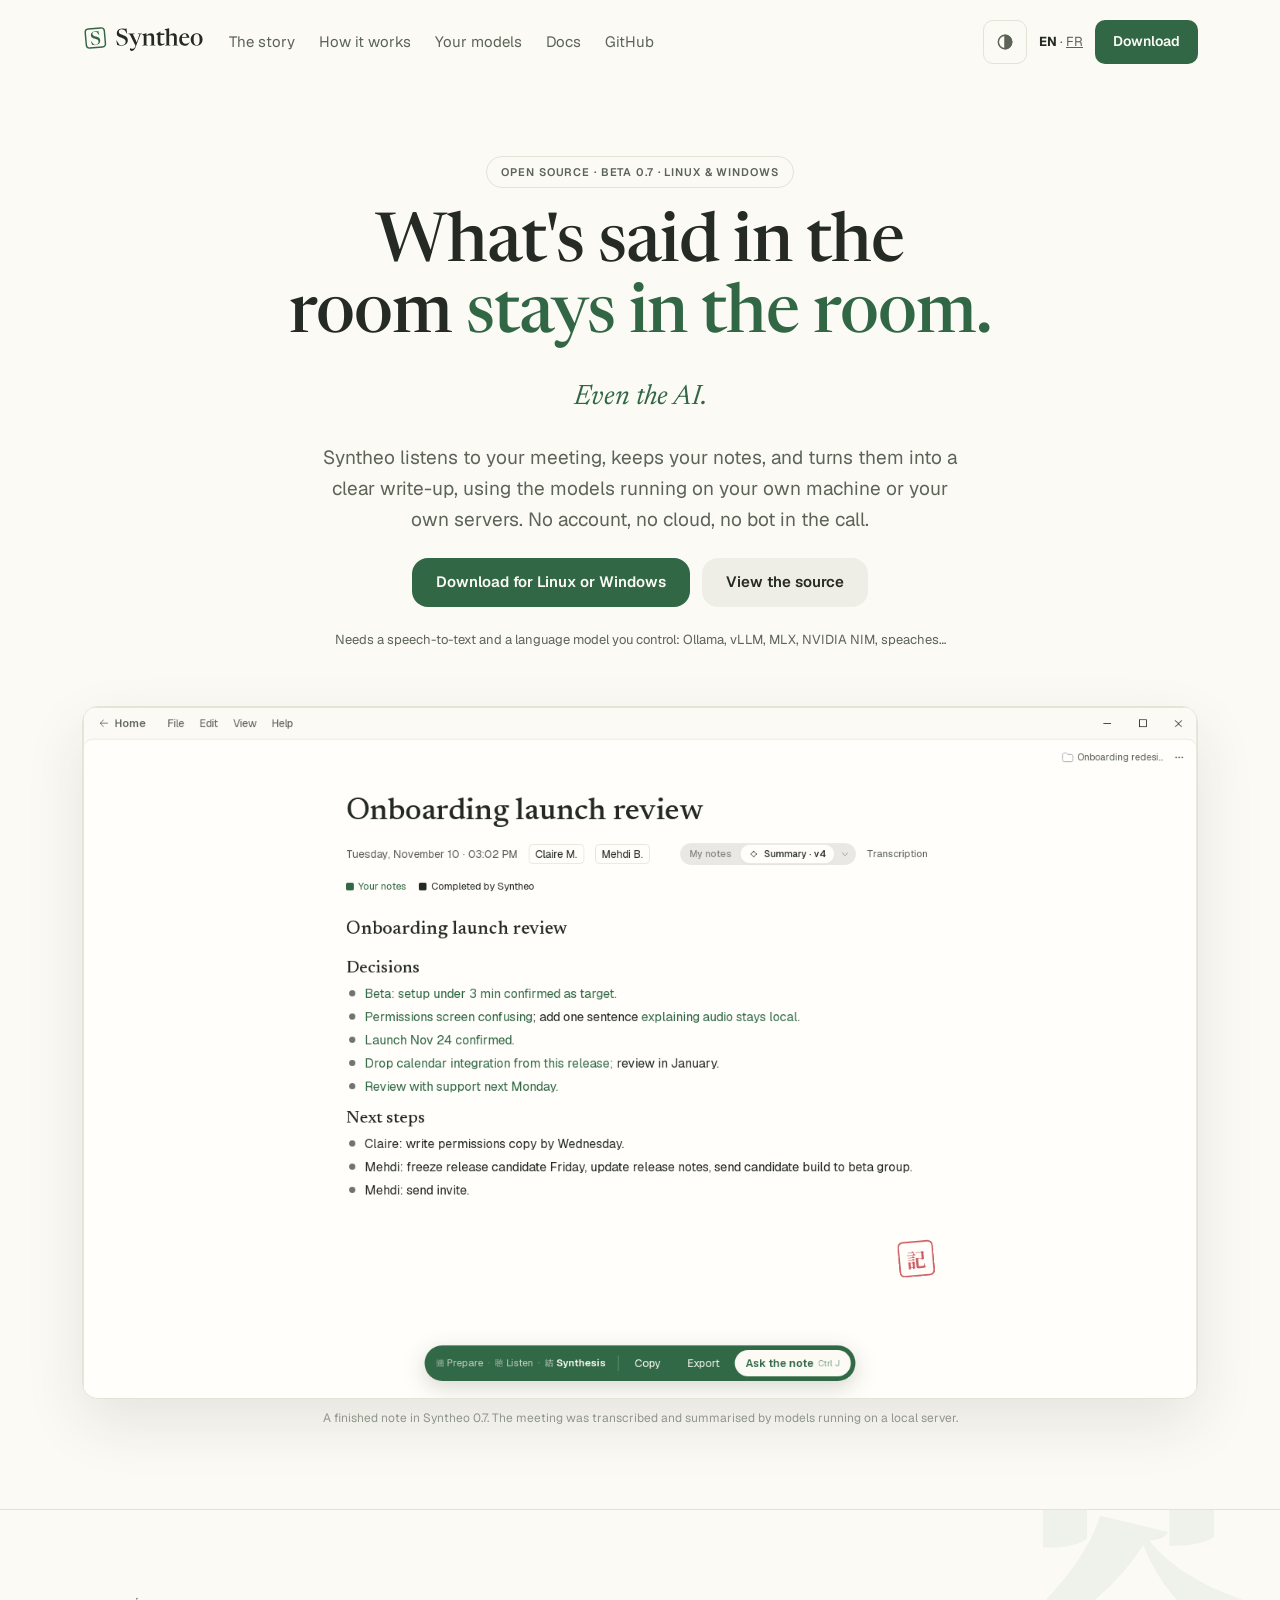
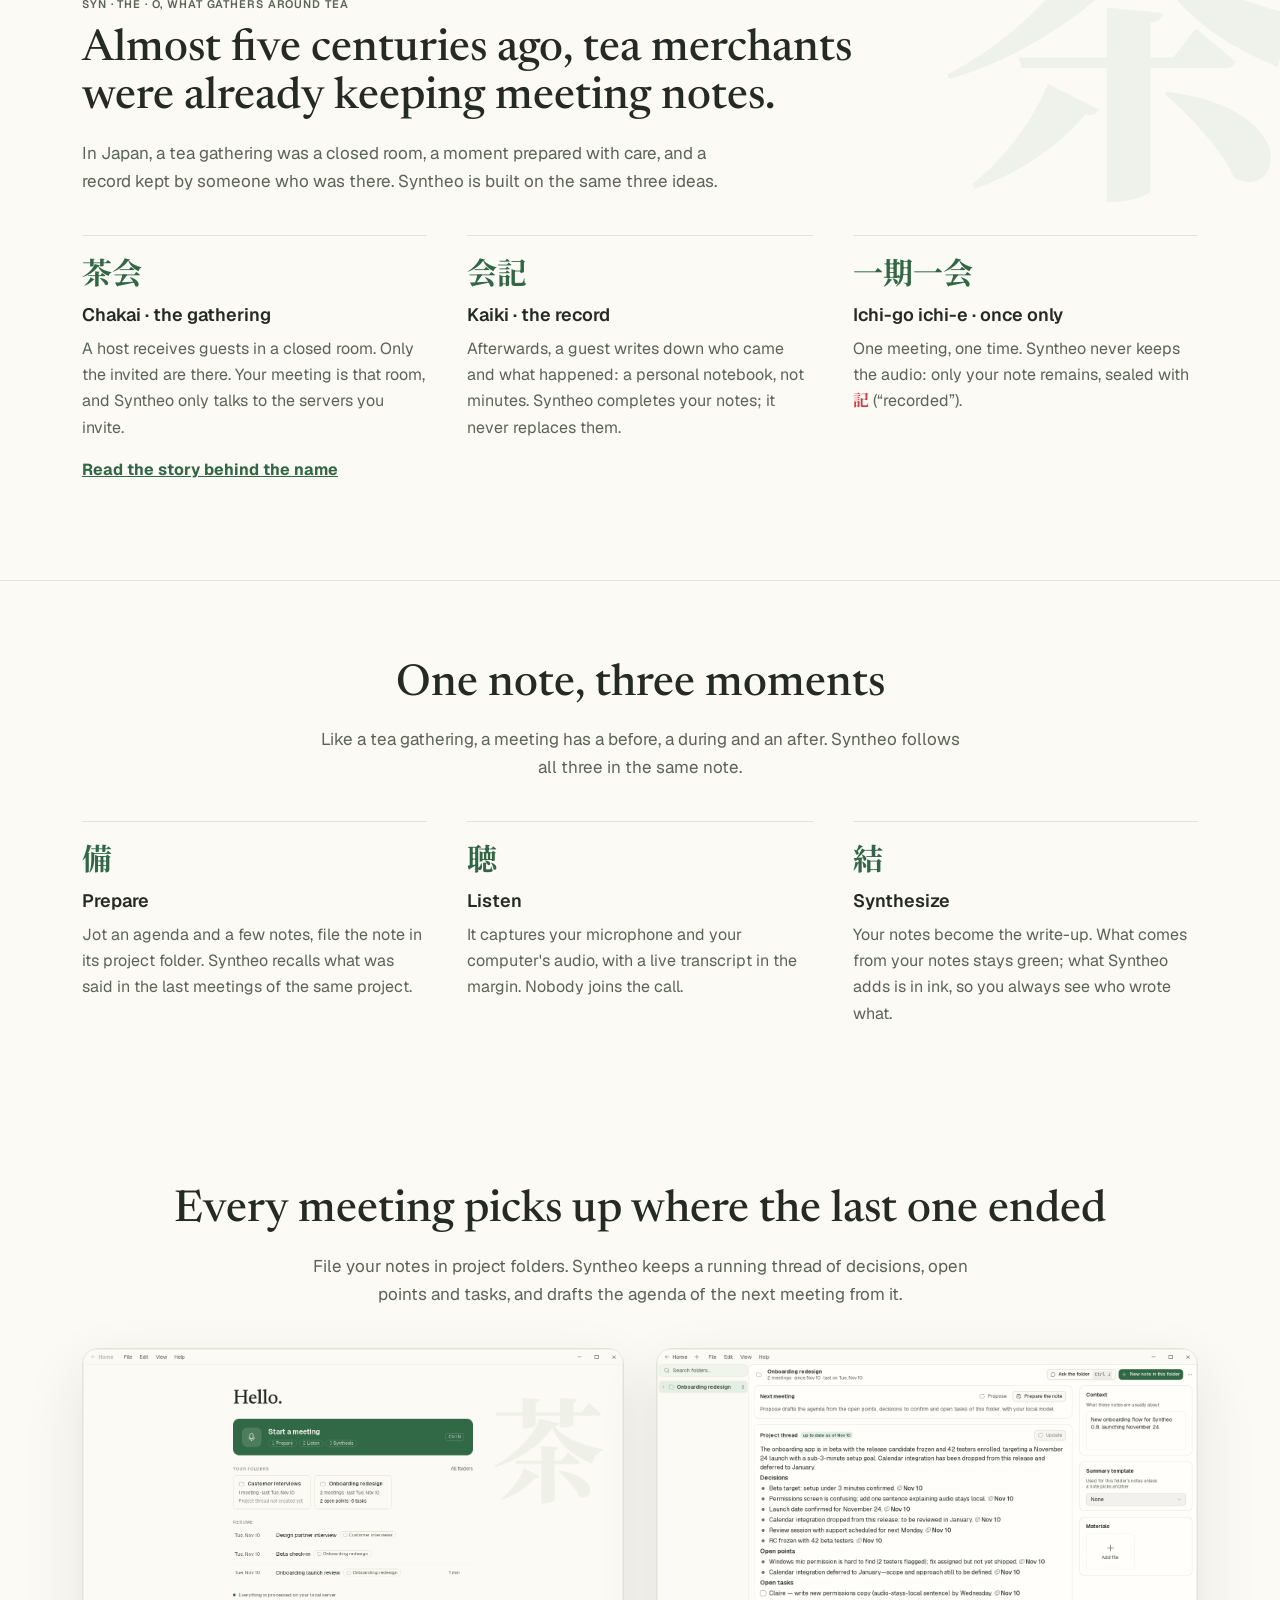
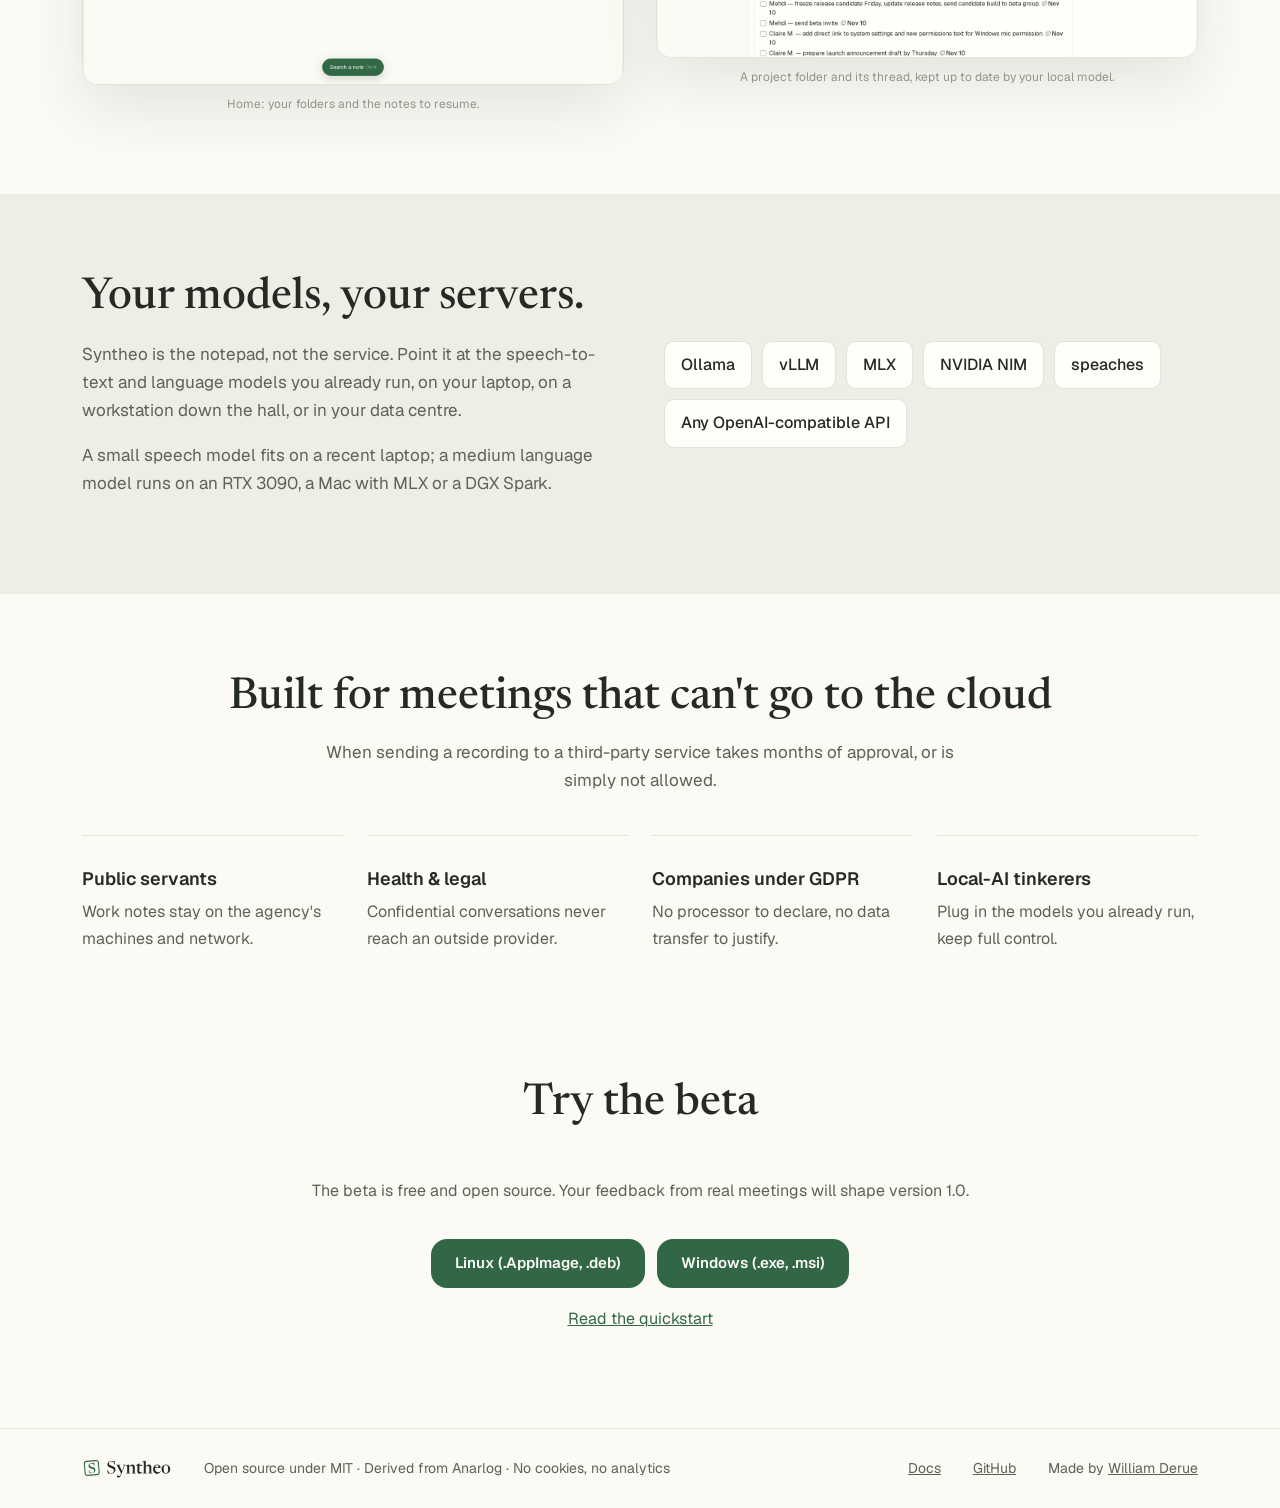
==== commit 3a60f416: "feat: vraies captures de Syntheo 0.7 et section dossiers projet La note terminée (claire et sombre, " ====
--- a/index.html
+++ b/index.html
@@ -24,7 +24,7 @@
 <meta name="theme-color" content="#316745">
 <link rel="icon" href="/assets/img/favicon.svg" type="image/svg+xml">
 <link rel="stylesheet" href="/assets/fonts/fonts.css">
-<link rel="stylesheet" href="/assets/css/site.css?v=2">
+<link rel="stylesheet" href="/assets/css/site.css?v=3">
 <script src="/assets/js/lang.js?v=2"></script>
 <script src="/assets/js/theme.js?v=2"></script>
 <script type="application/ld+json">
@@ -86,44 +86,11 @@
 </section>
 
 <section class="wrap preview" aria-label="Product preview">
-  <div class="window">
-    <div class="window-bar" aria-hidden="true">
-      <span class="dot"></span><span class="dot"></span><span class="dot"></span>
-      <span class="title">Weekly HR sync · November onboarding</span>
-    </div>
-    <div class="window-body">
-      <div class="note">
-        <div class="meta">Tue 29 Oct · 42 min · Claire M. · Mehdi B.</div>
-        <h2>Weekly HR sync · November onboarding</h2>
-        <div class="legend">
-          <span><span class="sw sw-notes" aria-hidden="true"></span>From your notes</span>
-          <span><span class="sw sw-ai" aria-hidden="true"></span>Completed by Syntheo</span>
-        </div>
-        <h3>Decisions</h3>
-        <ul>
-          <li><span class="green">On-site welcome moved to Thursday 7 Nov</span>: Claire books the room and sends the agenda by Monday.</li>
-          <li><span class="green">Laptops ready</span> before day one; IT confirmed 4 of 5 machines, the fifth arrives on the 6th.</li>
-        </ul>
-        <h3>Next steps</h3>
-        <ul>
-          <li>Mehdi shares the buddy list with the team leads (Wed).</li>
-          <li>Claire drafts the welcome e-mail and circulates it Friday.</li>
-        </ul>
-      </div>
-      <aside class="margin-transcript" aria-label="Live transcript">
-        <span class="label">Transcript</span>
-        <p><strong>Claire</strong>Can we push the welcome to Thursday? The room is taken Tuesday.</p>
-        <p><strong>Mehdi</strong>Thursday works. I'll get the buddy list out before then.</p>
-        <p><strong>Claire</strong>Good, I'll send the agenda Monday.</p>
-      </aside>
-    </div>
-    <div class="capsule" aria-hidden="true">
-      <span><span class="kanji">備</span>Prepare</span>
-      <span><span class="kanji">聴</span>Listen</span>
-      <span class="on"><span class="kanji">結</span>Summary</span>
-    </div>
-  </div>
-  <p class="caption">Illustration of a finished note.</p>
+  <figure class="shot">
+    <img class="when-light" src="/assets/img/app-note-light.png" alt="A finished Syntheo note: decisions and next steps, with what came from your notes in green and what Syntheo completed in ink." width="1440" height="893">
+    <img class="when-dark" src="/assets/img/app-note-dark.png" alt="A finished Syntheo note: decisions and next steps, with what came from your notes in green and what Syntheo completed in ink." width="1440" height="893">
+  </figure>
+  <p class="caption">A finished note in Syntheo 0.7. The meeting was transcribed and summarised by models running on a local server.</p>
 </section>
 
 <section id="tea" class="tea section" aria-labelledby="tea-title">
@@ -175,6 +142,21 @@
   </div>
 </section>
 
+<section id="folders" class="wrap section" aria-labelledby="folders-title">
+  <h2 id="folders-title" class="section-title center">Every meeting picks up where the last one ended</h2>
+  <p class="intro center">File your notes in project folders. Syntheo keeps a running thread of decisions, open points and tasks, and drafts the agenda of the next meeting from it.</p>
+  <div class="shots-2">
+    <figure>
+      <div class="shot"><img src="/assets/img/app-home.png" alt="Syntheo home screen: start a meeting, your folders, and the notes to resume." width="1440" height="893" loading="lazy"></div>
+      <figcaption class="caption">Home: your folders and the notes to resume.</figcaption>
+    </figure>
+    <figure>
+      <div class="shot"><img src="/assets/img/app-folder.png" alt="A project folder in Syntheo: the project thread with decisions, open points and open tasks, each linked to its meeting." width="1440" height="822" loading="lazy"></div>
+      <figcaption class="caption">A project folder and its thread, kept up to date by your local model.</figcaption>
+    </figure>
+  </div>
+</section>
+
 <section id="models" class="models section" aria-labelledby="models-title">
   <div class="wrap">
     <div class="text">
--- a/assets/css/site.css
+++ b/assets/css/site.css
@@ -92,12 +92,12 @@
 .green { color: var(--primary); }
 
 /* Logo clair / sombre */
-img.logo-dark { display: none; }
-:root[data-theme="dark"] img.logo-light { display: none; }
-:root[data-theme="dark"] img.logo-dark { display: block; }
+img.logo-dark, img.when-dark { display: none; }
+:root[data-theme="dark"] img.logo-light, :root[data-theme="dark"] img.when-light { display: none; }
+:root[data-theme="dark"] img.logo-dark, :root[data-theme="dark"] img.when-dark { display: block; }
 @media (prefers-color-scheme: dark) {
-  :root:not([data-theme="light"]) img.logo-light { display: none; }
-  :root:not([data-theme="light"]) img.logo-dark { display: block; }
+  :root:not([data-theme="light"]) img.logo-light, :root:not([data-theme="light"]) img.when-light { display: none; }
+  :root:not([data-theme="light"]) img.logo-dark, :root:not([data-theme="light"]) img.when-dark { display: block; }
 }
 
 /* Sélecteur de thème : automatique, clair, sombre */
@@ -202,3 +202,11 @@
 .site-footer img { height: 22px; width: auto; }
 .site-footer .grow { flex-grow: 1; }
 .site-footer a { color: var(--muted-foreground); }
+
+/* Captures de l'application */
+.shot { margin: 0; border: 1px solid var(--border); border-radius: 16px; overflow: hidden; background: var(--card); box-shadow: 0 24px 60px rgba(38, 42, 36, 0.10); }
+.shot img { display: block; width: 100%; height: auto; }
+.shot img.when-dark { display: none; }
+.shots-2 { display: grid; grid-template-columns: repeat(2, minmax(0, 1fr)); gap: 32px; align-items: start; }
+.shots-2 figure { margin: 0; }
+@media (max-width: 800px) { .shots-2 { grid-template-columns: minmax(0, 1fr); } }
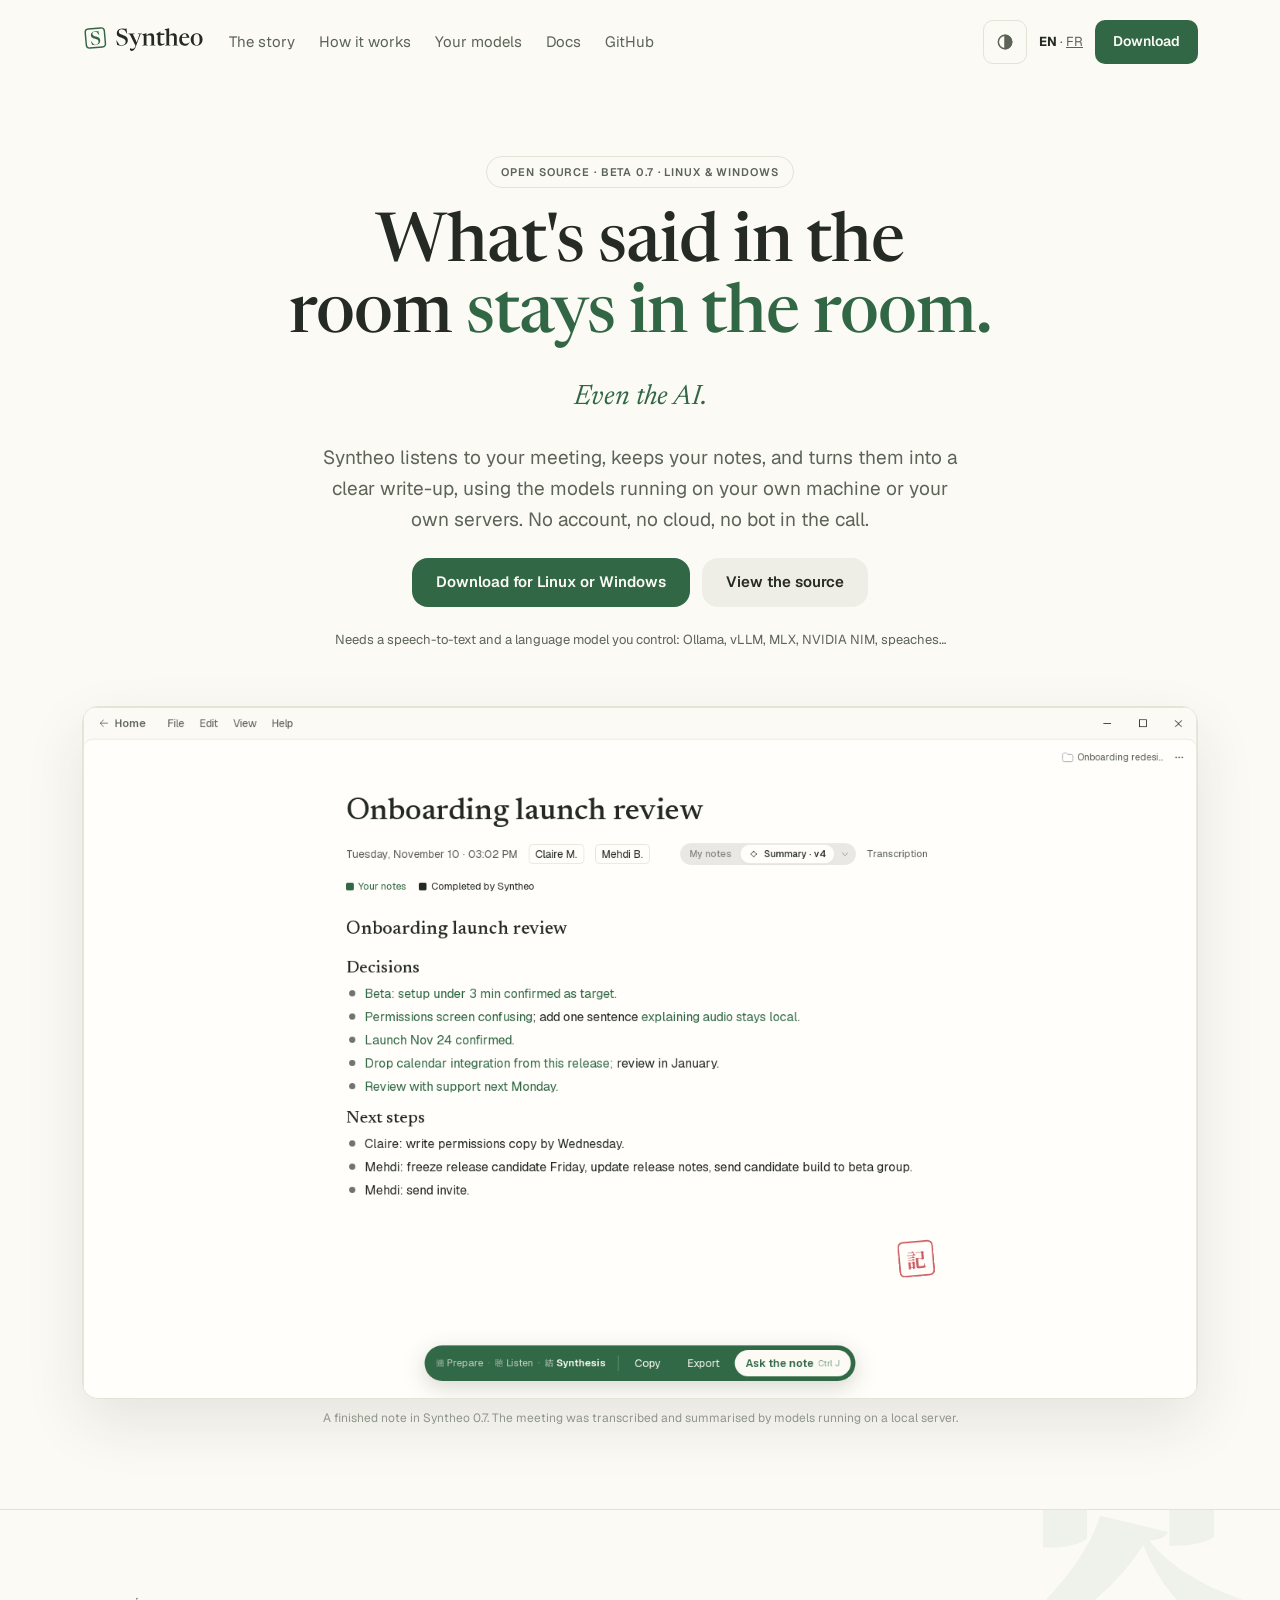
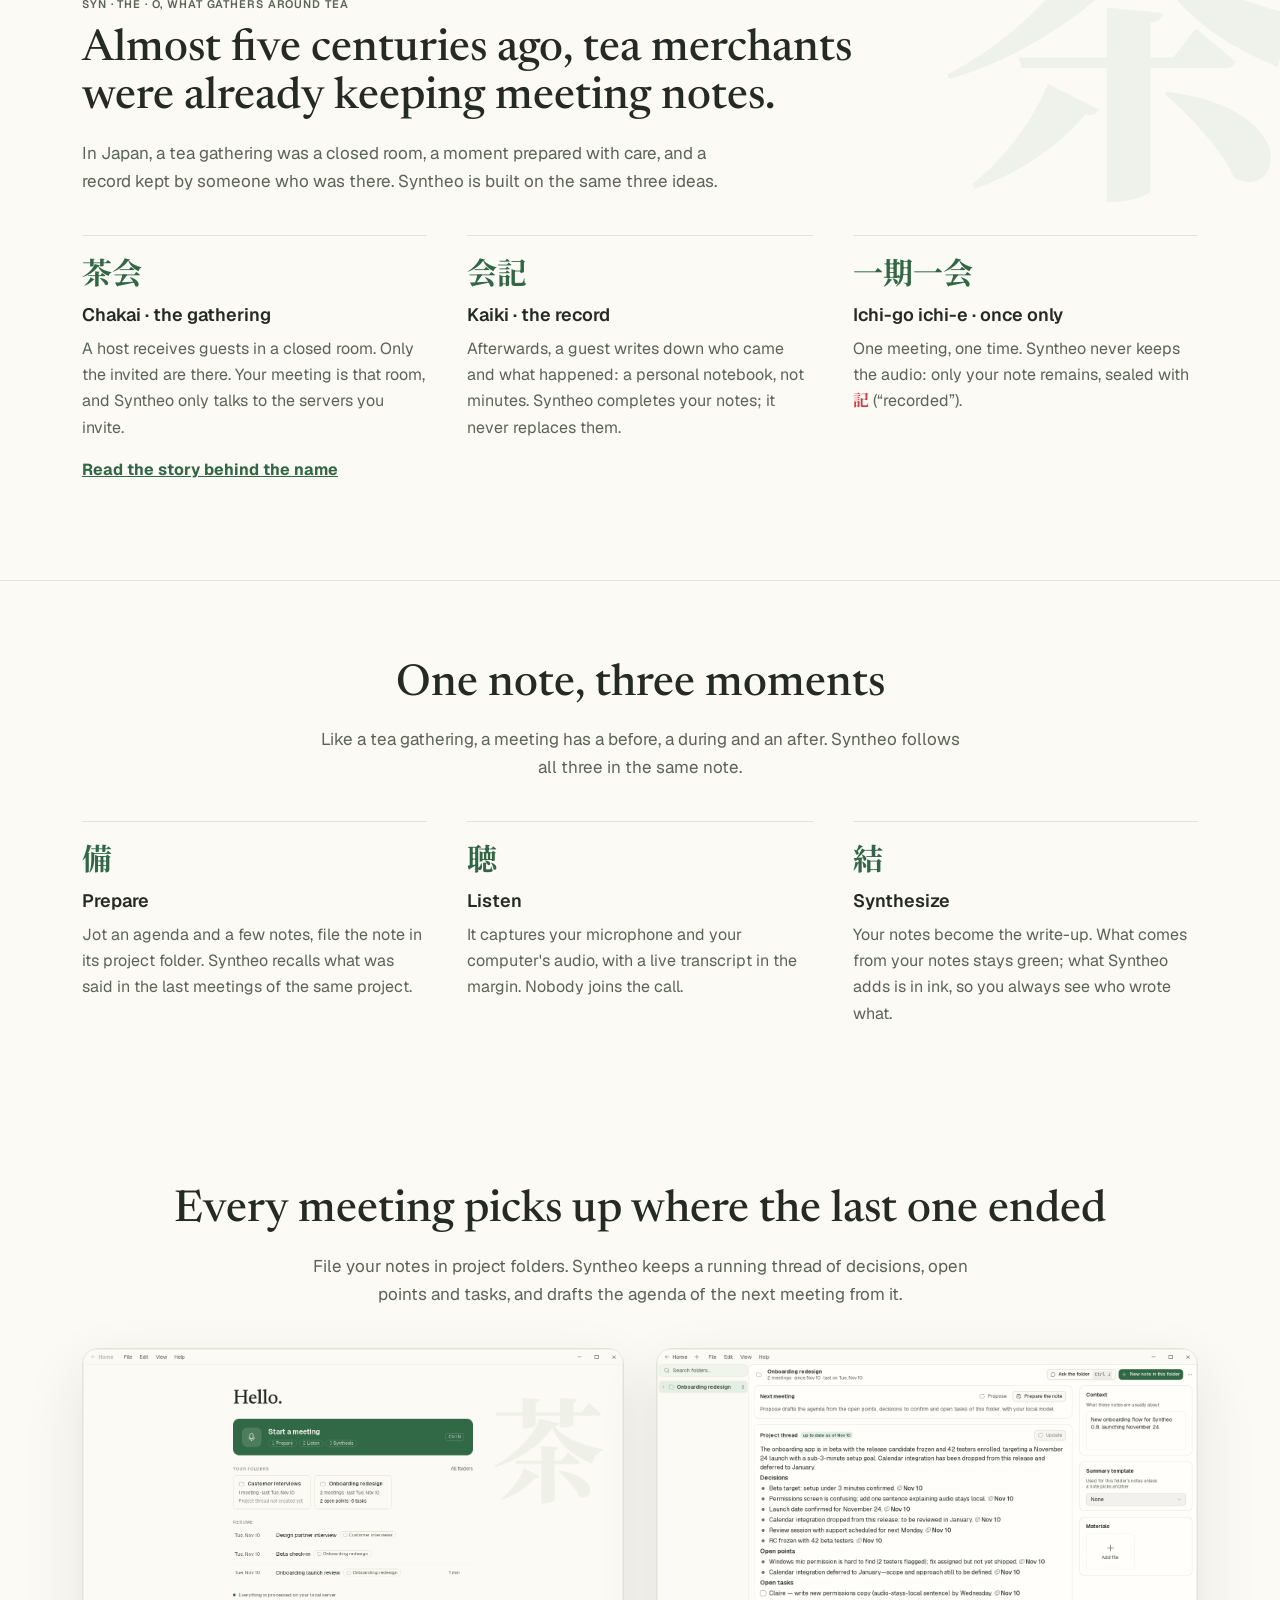
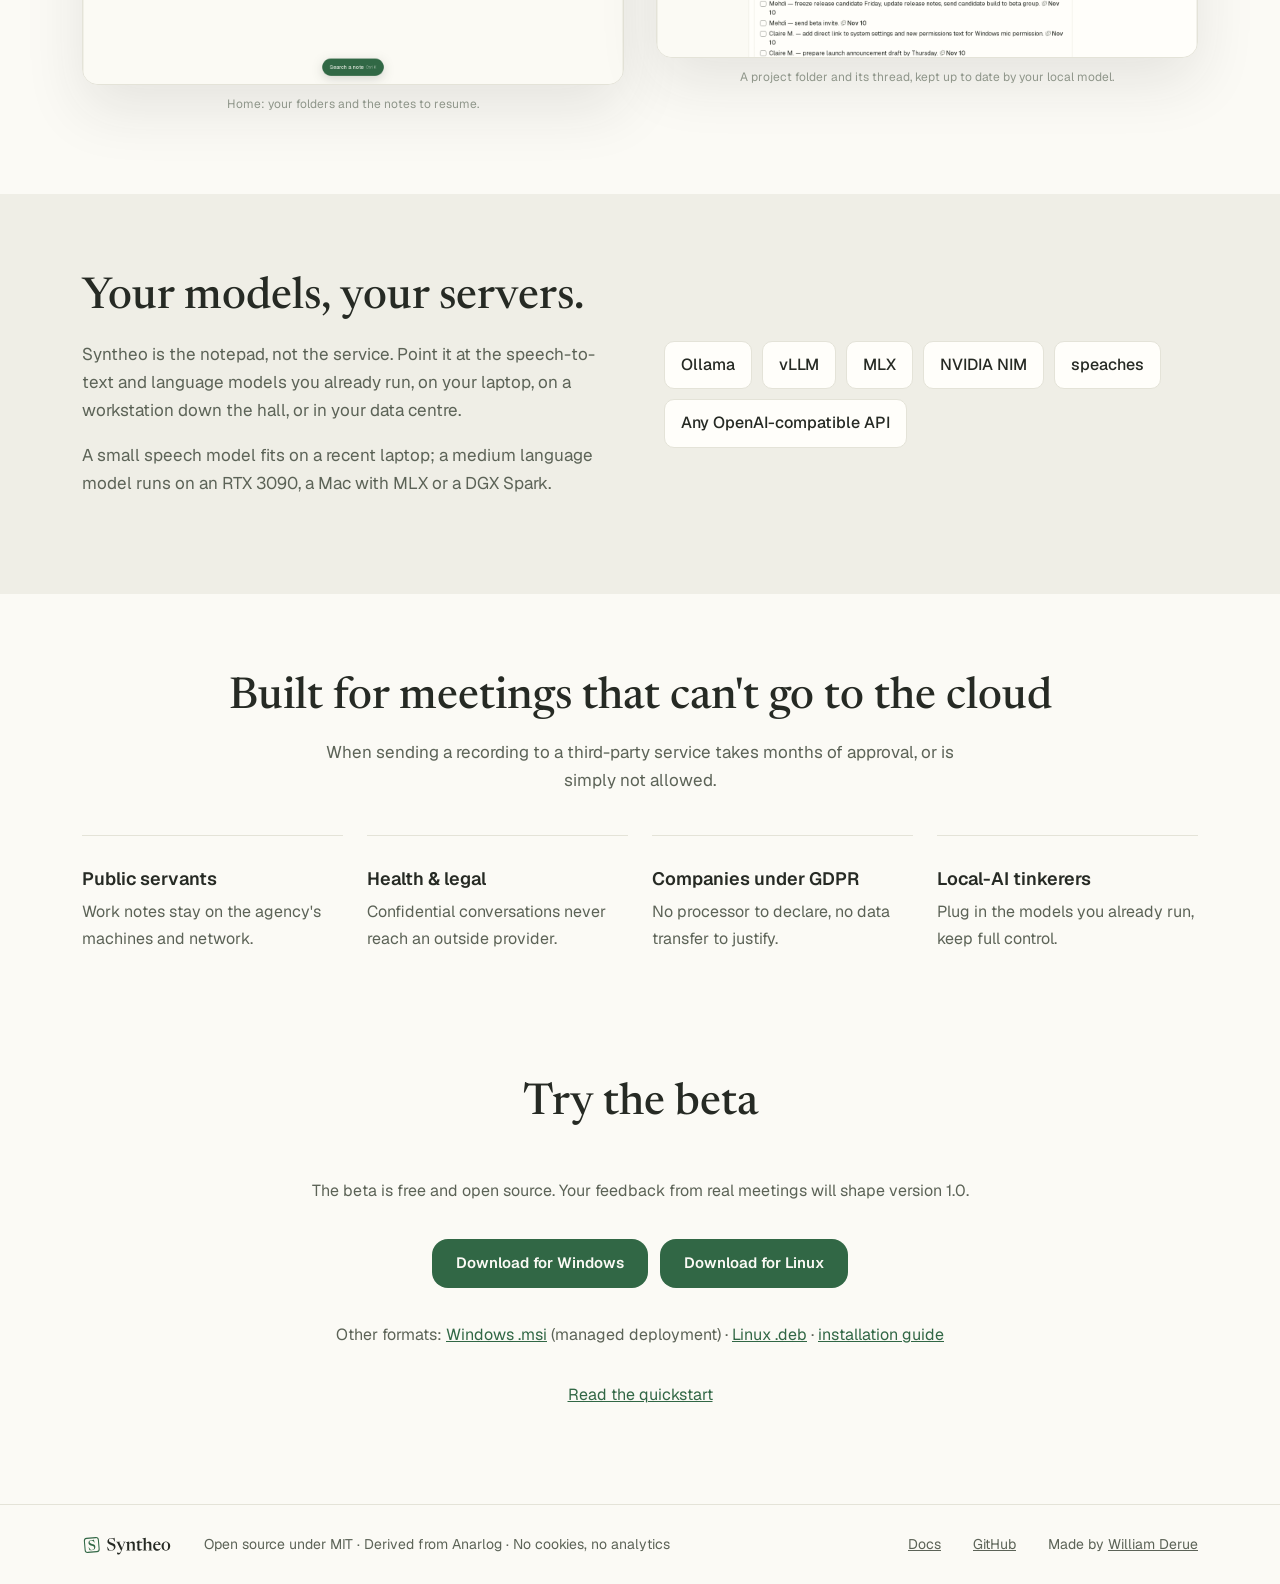
==== commit 75d4ab6d: "fix: boutons de téléchargement directs (installeur Windows, AppImage) Les boutons menaient à la page" ====
--- a/index.html
+++ b/index.html
@@ -185,9 +185,10 @@
   <h2 id="download-title" class="section-title">Try the beta</h2>
   <p class="muted">The beta is free and open source. Your feedback from real meetings will shape version 1.0.</p>
   <div class="actions">
-    <a class="btn btn-primary" href="https://github.com/WillIsback/Syntheo/releases/latest">Linux (.AppImage, .deb)</a>
-    <a class="btn btn-primary" href="https://github.com/WillIsback/Syntheo/releases/latest">Windows (.exe, .msi)</a>
-  </div>
+    <a class="btn btn-primary" href="https://github.com/WillIsback/Syntheo/releases/latest/download/Syntheo-windows-x64-setup.exe">Download for Windows</a>
+    <a class="btn btn-primary" href="https://github.com/WillIsback/Syntheo/releases/latest/download/Syntheo-linux-x86_64.AppImage">Download for Linux</a>
+  </div>
+  <p class="muted">Other formats: <a href="https://github.com/WillIsback/Syntheo/releases/latest/download/Syntheo-windows-x64.msi">Windows .msi</a> (managed deployment) · <a href="https://github.com/WillIsback/Syntheo/releases/latest/download/Syntheo-linux-amd64.deb">Linux .deb</a> · <a href="https://docs.syntheo.studio/en/desktop-installation">installation guide</a></p>
   <a href="https://docs.syntheo.studio/quickstart">Read the quickstart</a>
 </section>
 </main>
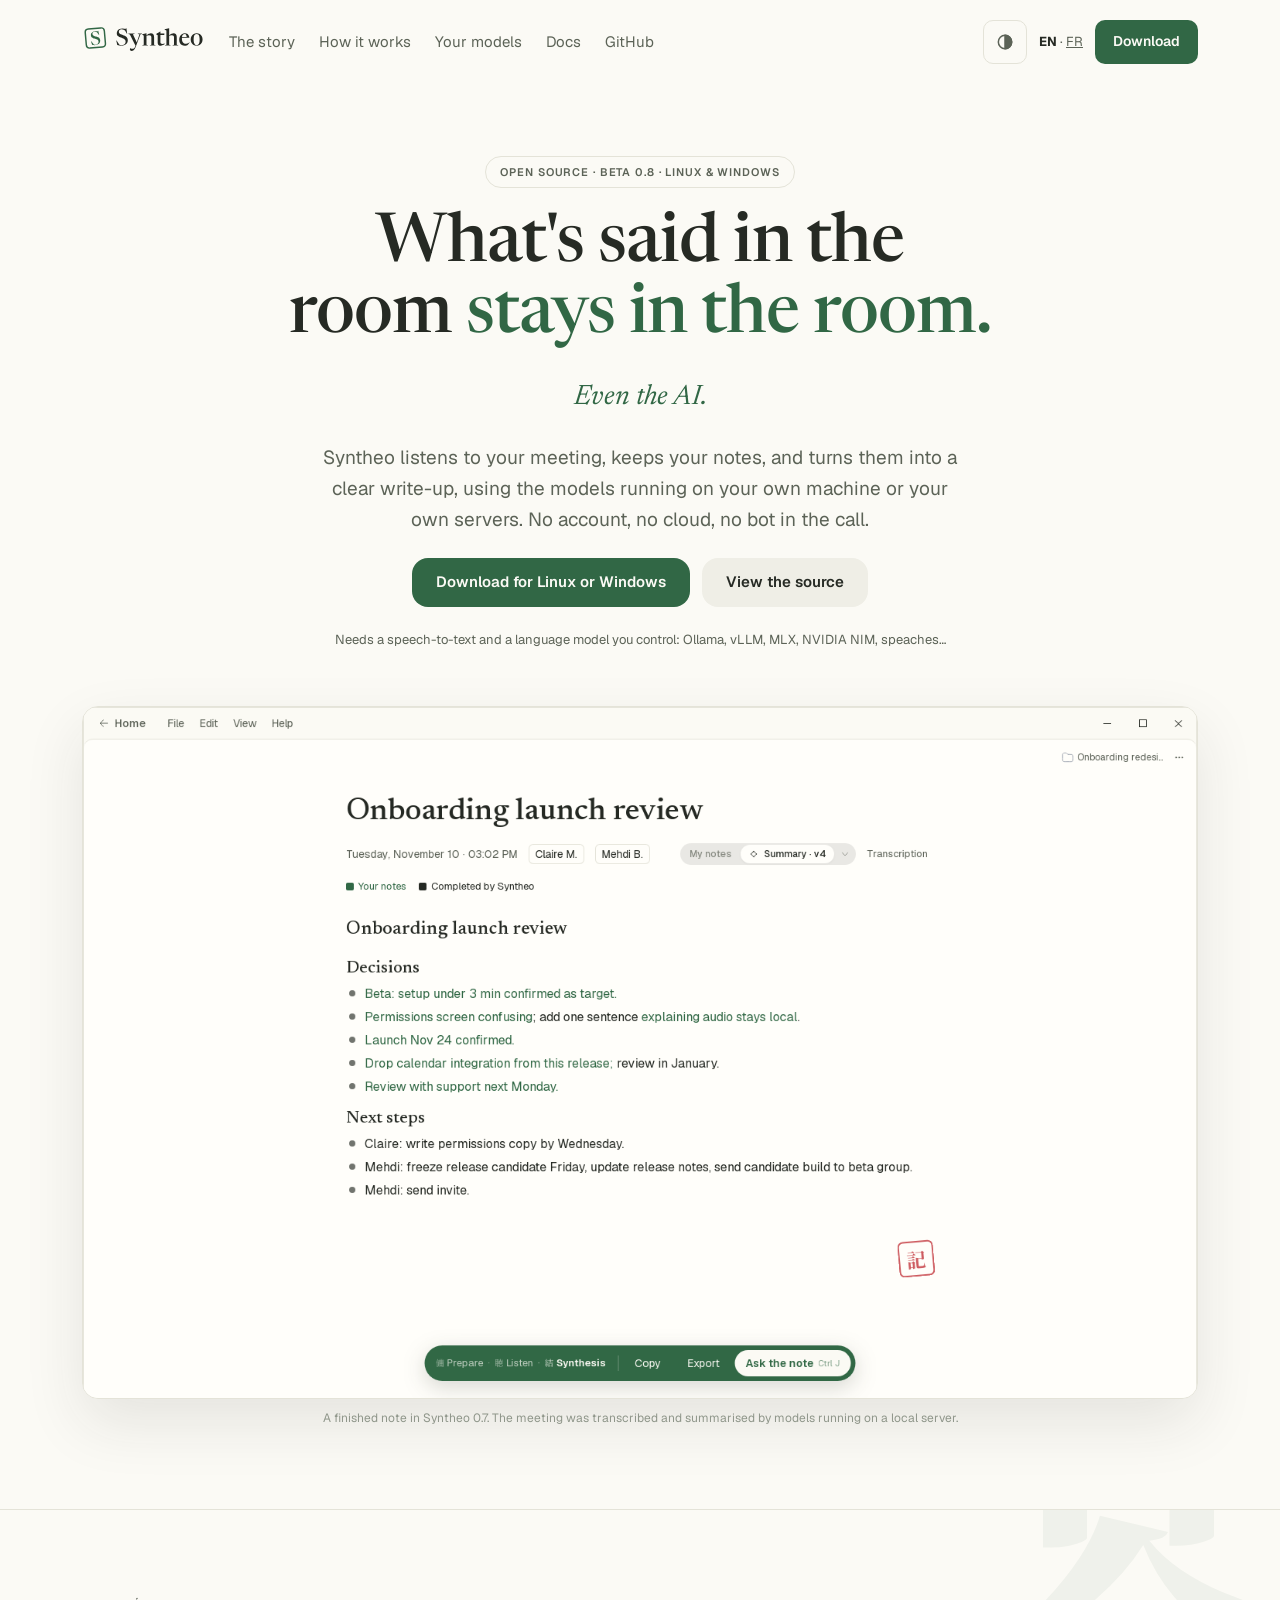
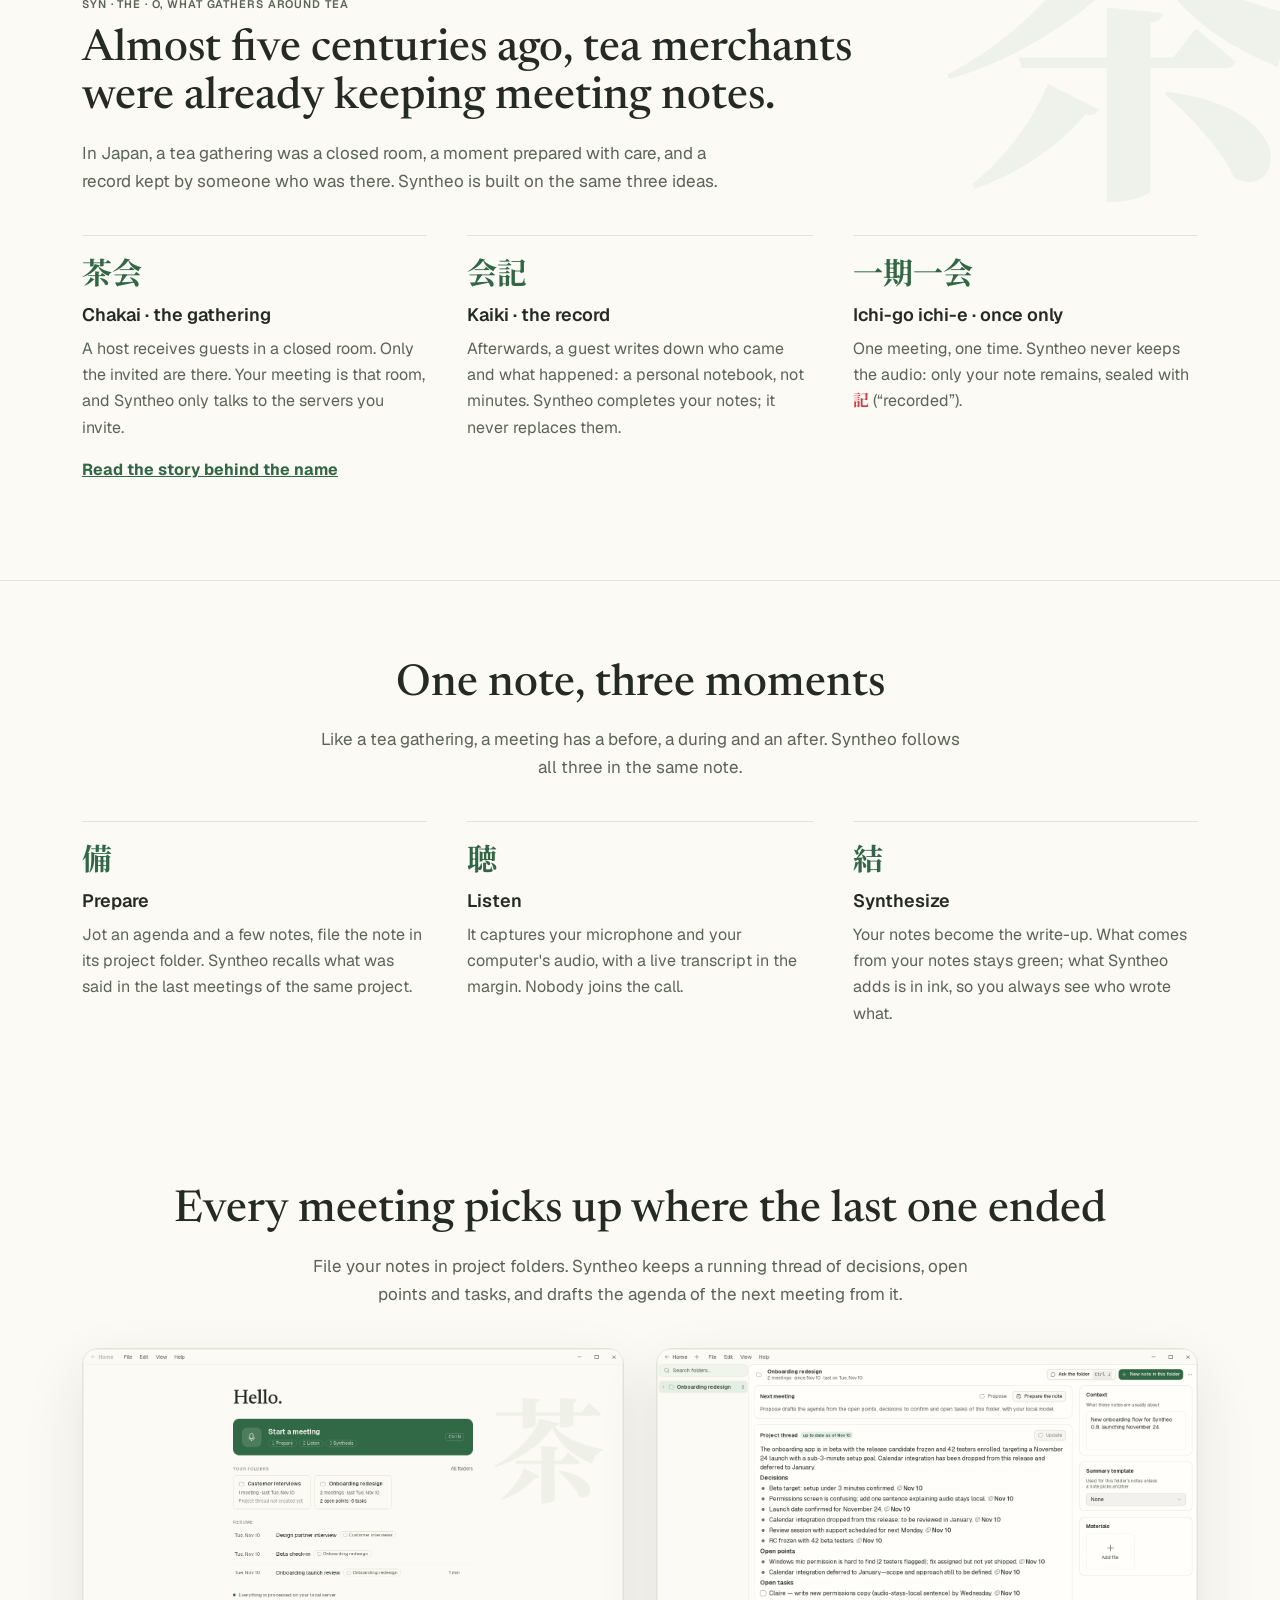
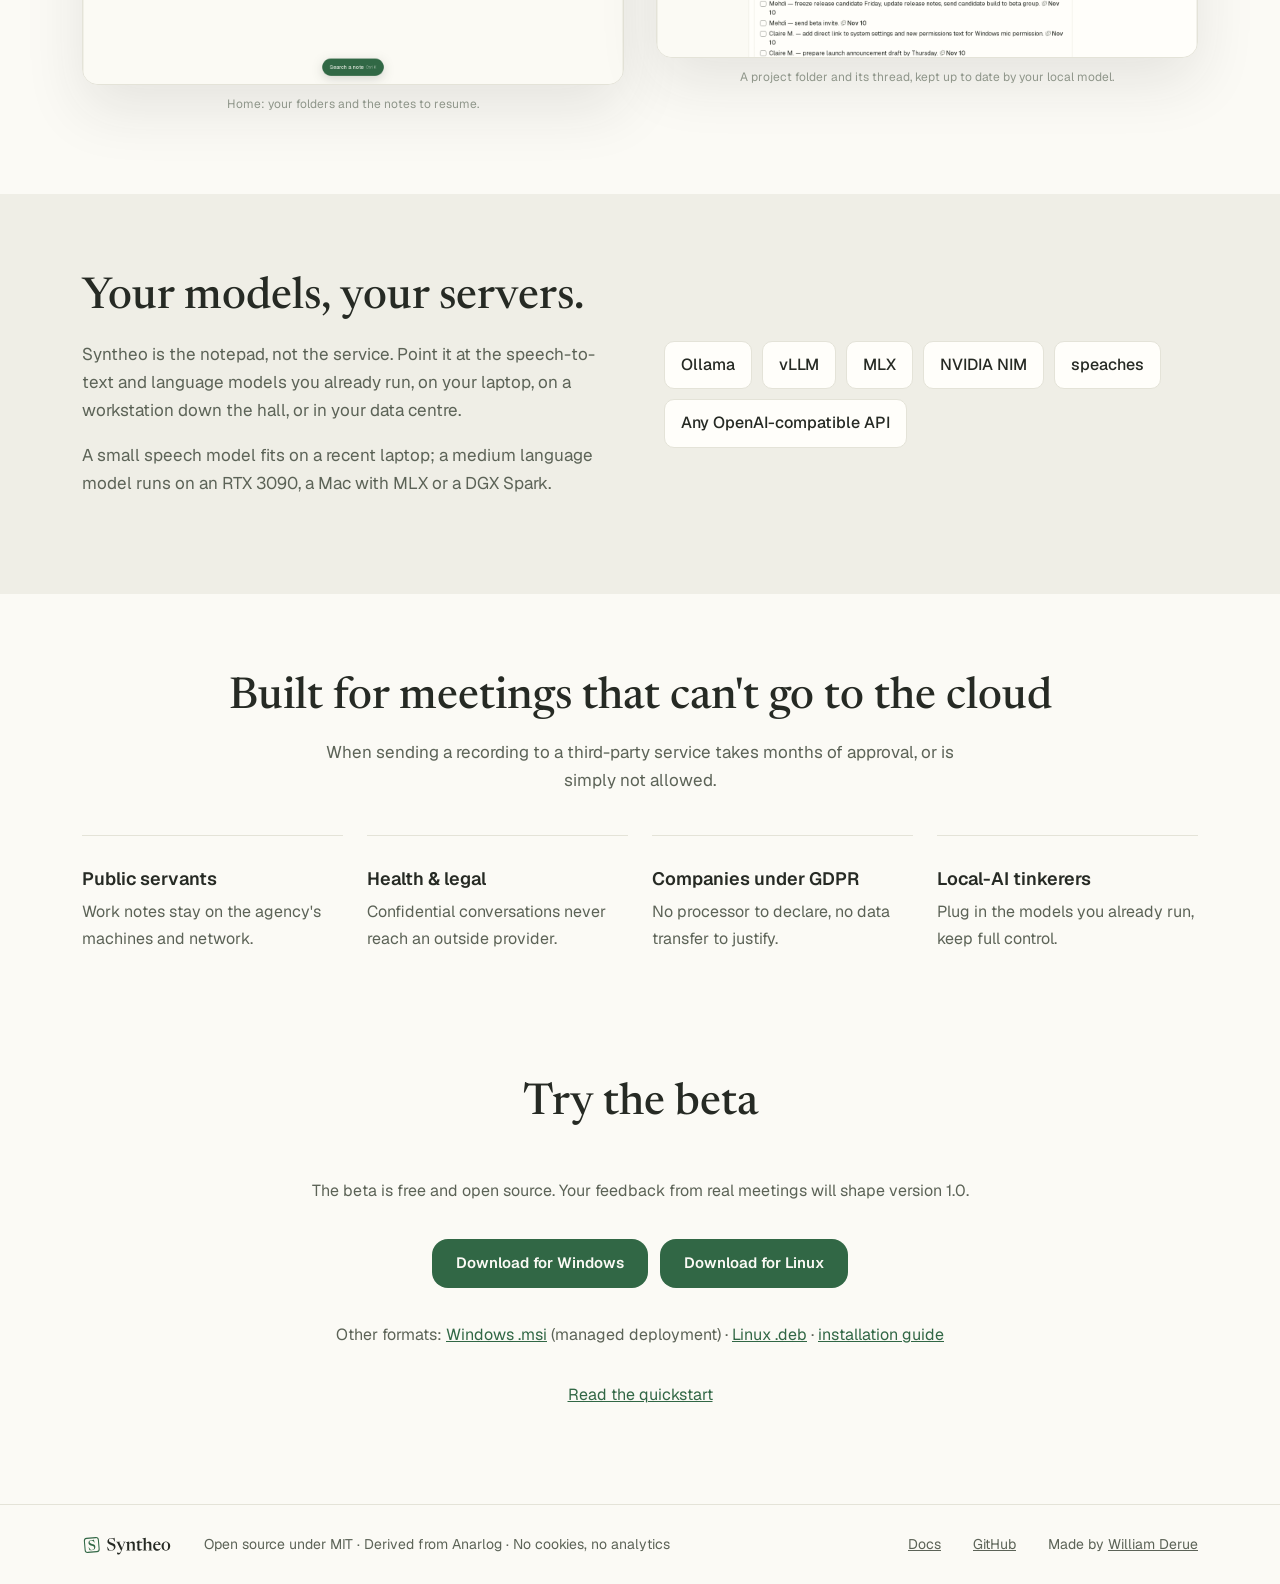
==== commit 0db6133e: "fix: page d'accueil, bêta 0.8 et version 0.8.1 (#2) Co-Authored-By: Claude Opus 5.5 <noreply@anthrop" ====
--- a/index.html
+++ b/index.html
@@ -39,7 +39,7 @@
   "license": "https://opensource.org/licenses/MIT",
   "isAccessibleForFree": true,
   "offers": { "@type": "Offer", "price": "0", "priceCurrency": "EUR" },
-  "softwareVersion": "0.7.0",
+  "softwareVersion": "0.8.1",
   "downloadUrl": "https://github.com/WillIsback/Syntheo/releases/latest",
   "codeRepository": "https://github.com/WillIsback/Syntheo",
   "author": { "@type": "Person", "name": "William Derue", "url": "https://www.willisback.fr/en/About" }
@@ -74,7 +74,7 @@
 
 <main id="main">
 <section class="narrow hero">
-  <span class="pill">Open source · Beta 0.7 · Linux &amp; Windows</span>
+  <span class="pill">Open source · Beta 0.8 · Linux &amp; Windows</span>
   <h1>What's said in the room <span class="green">stays in the room.</span></h1>
   <p class="kicker">Even the AI.</p>
   <p class="lead">Syntheo listens to your meeting, keeps your notes, and turns them into a clear write-up, using the models running on your own machine or your own servers. No account, no cloud, no bot in the call.</p>
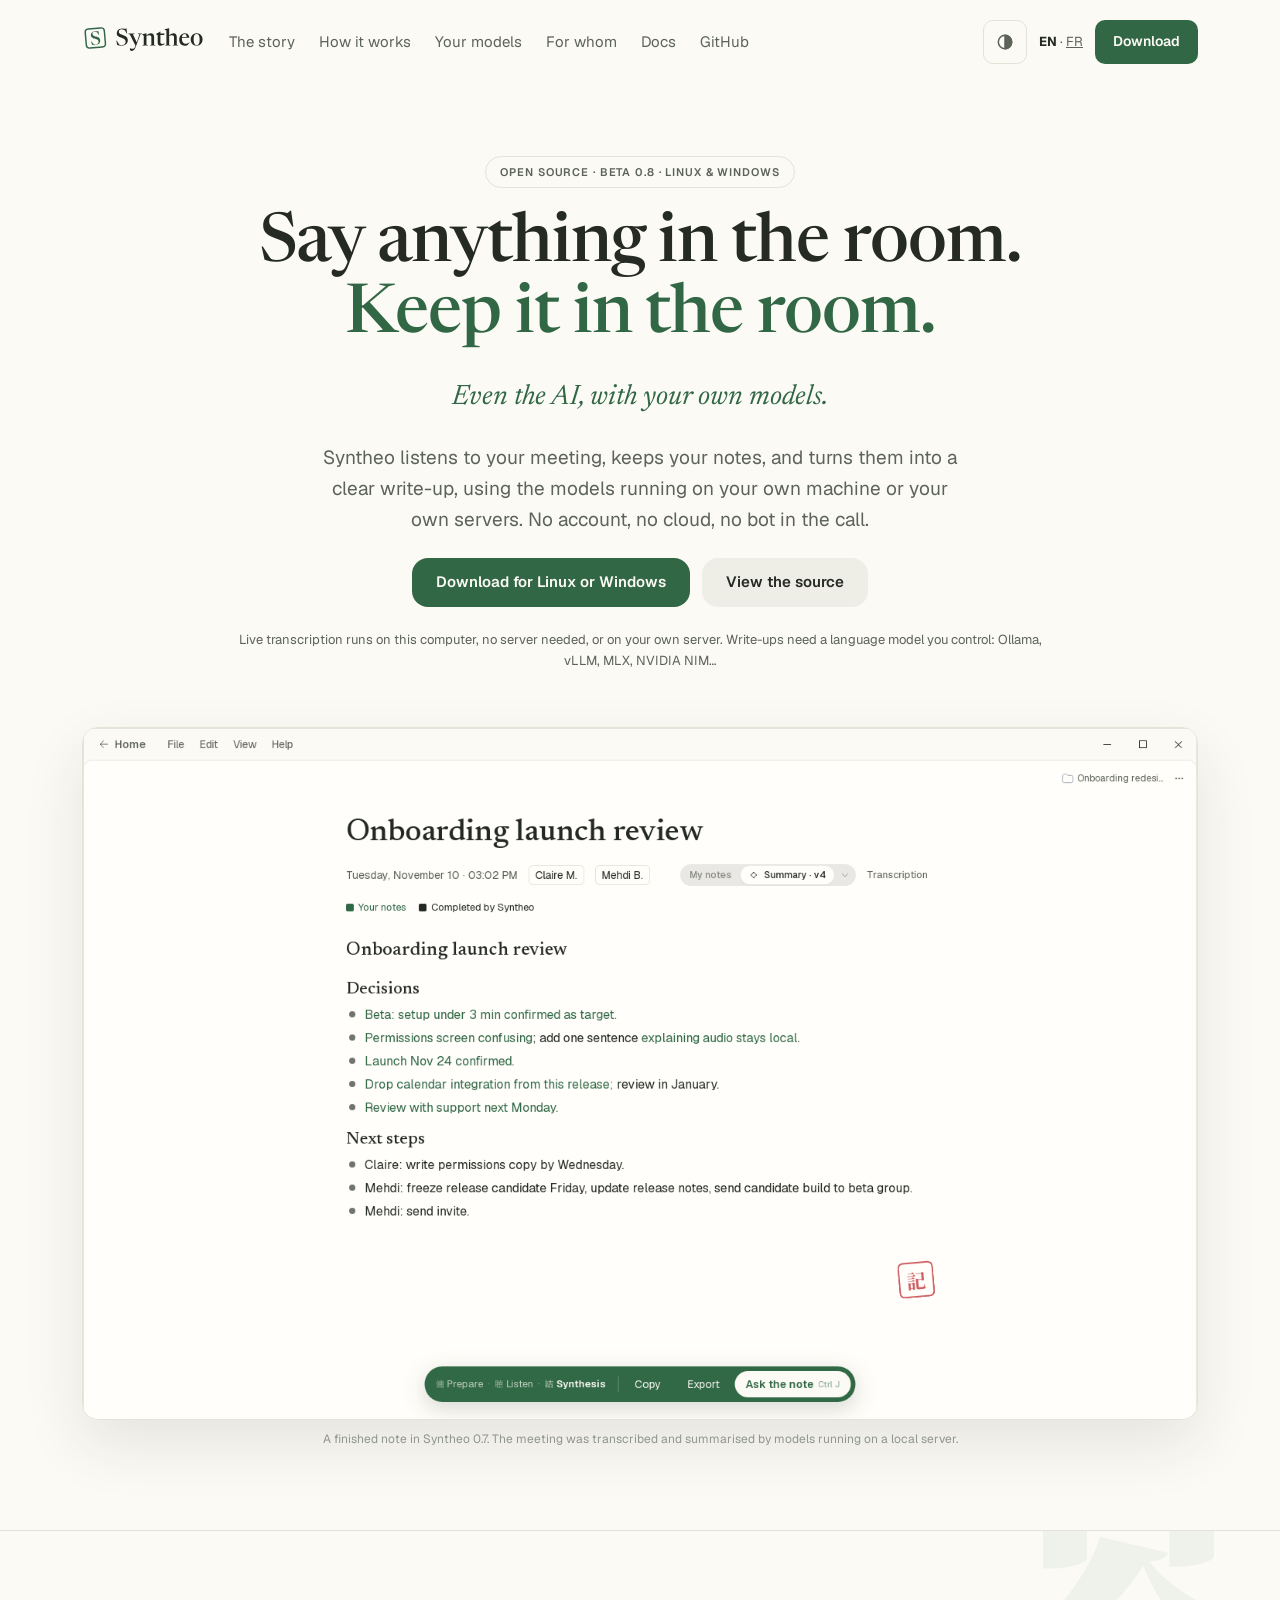
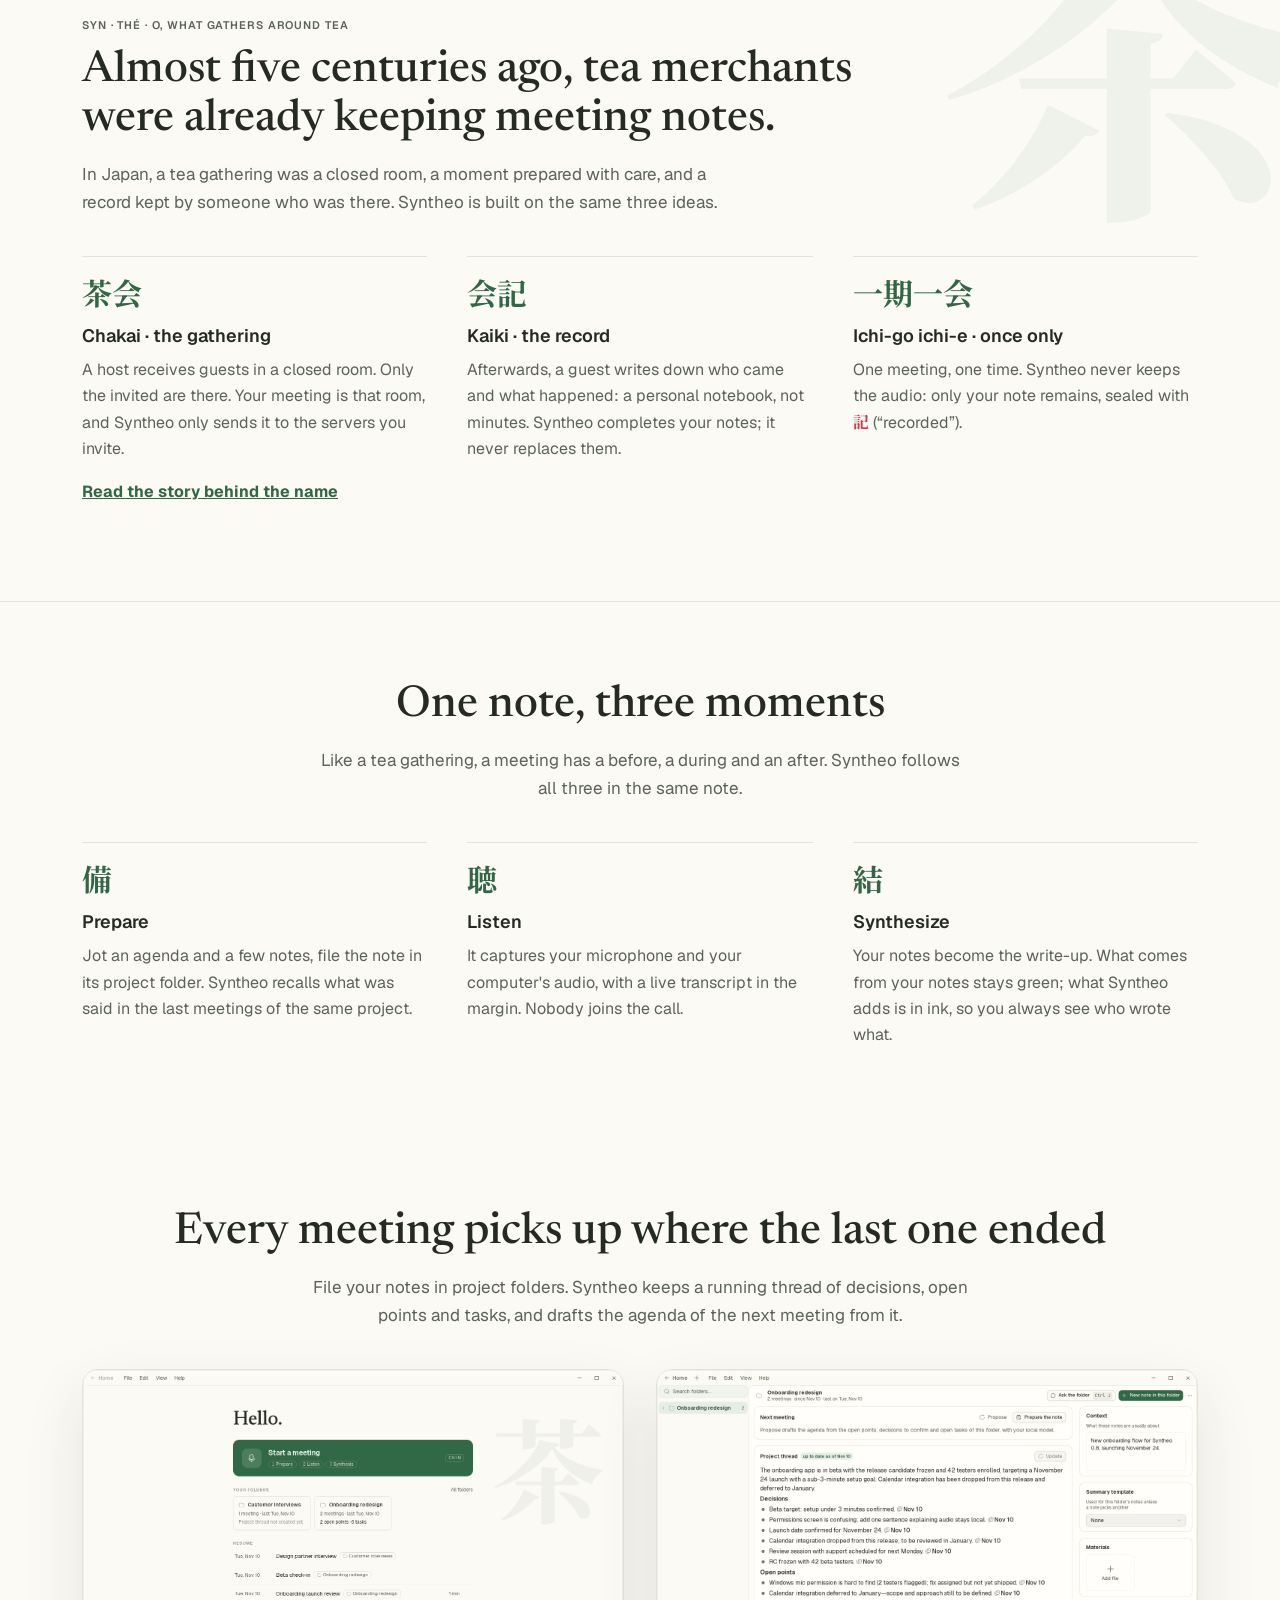
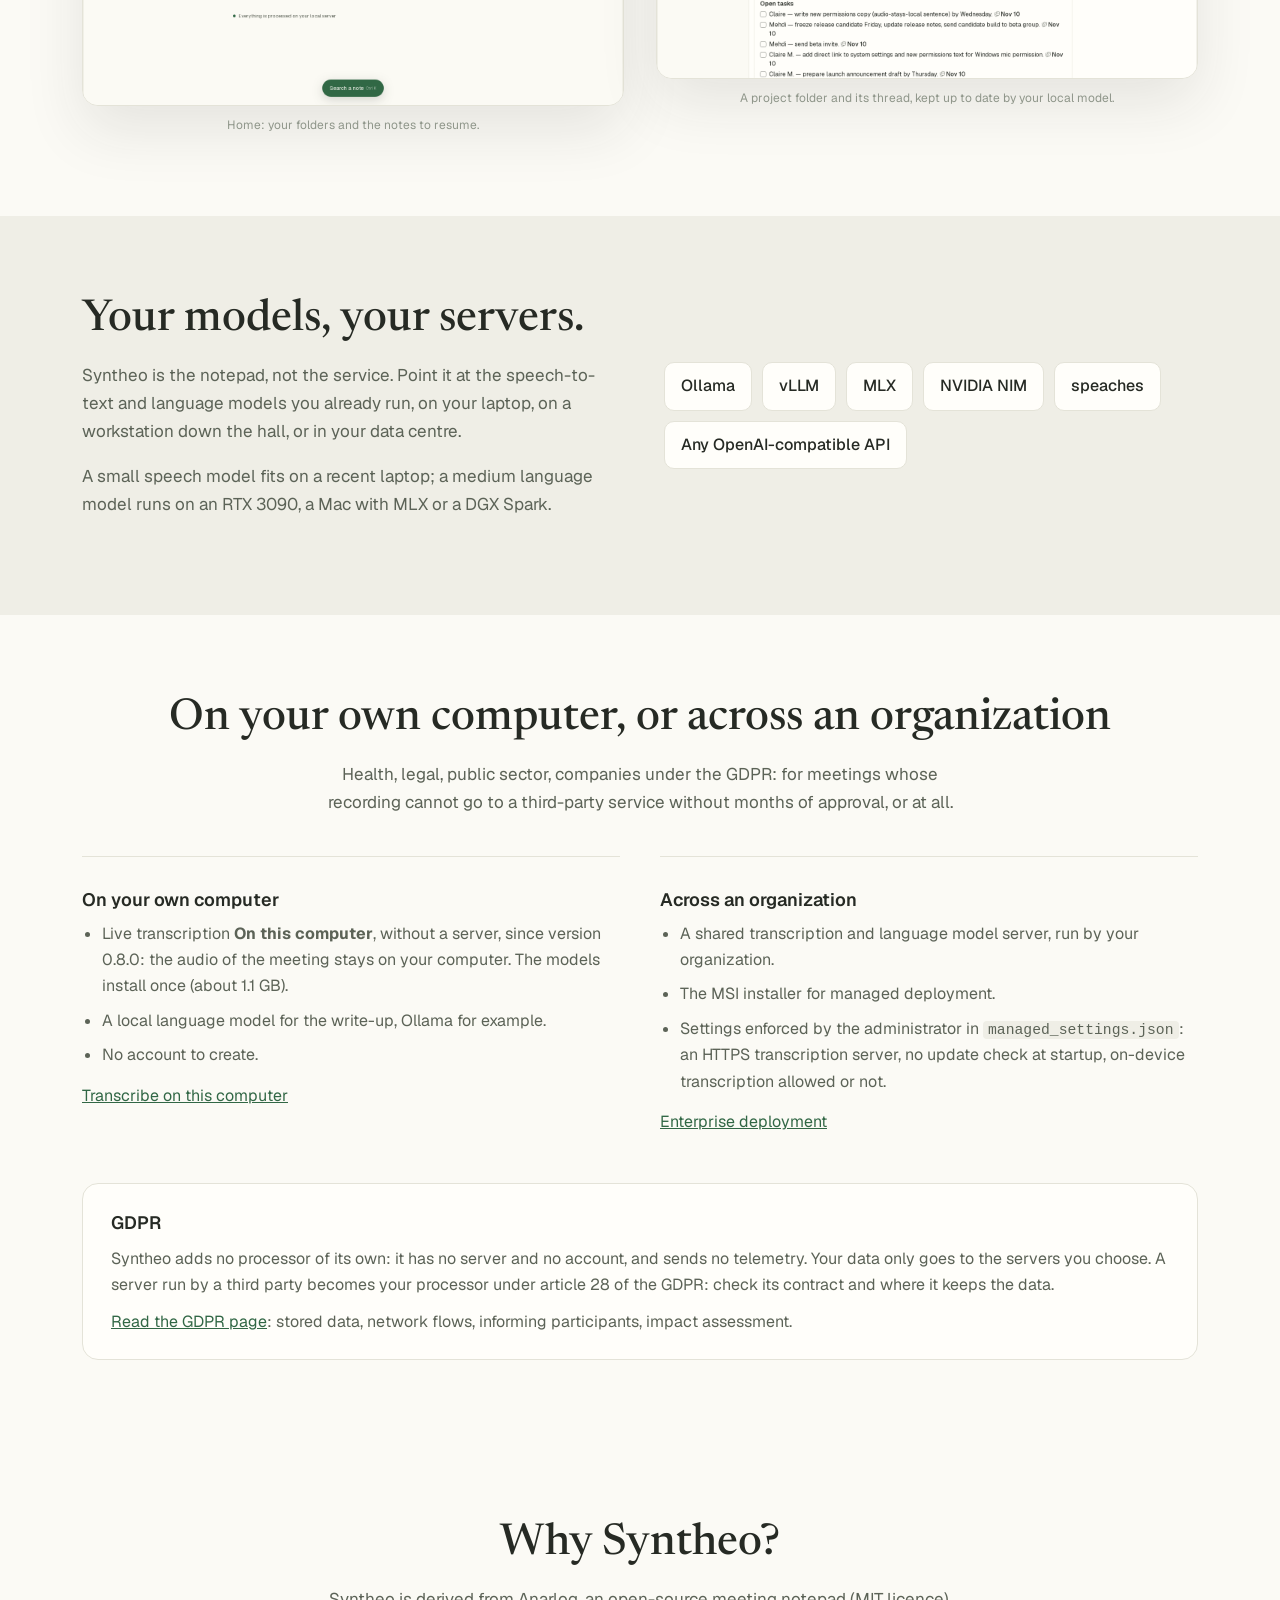
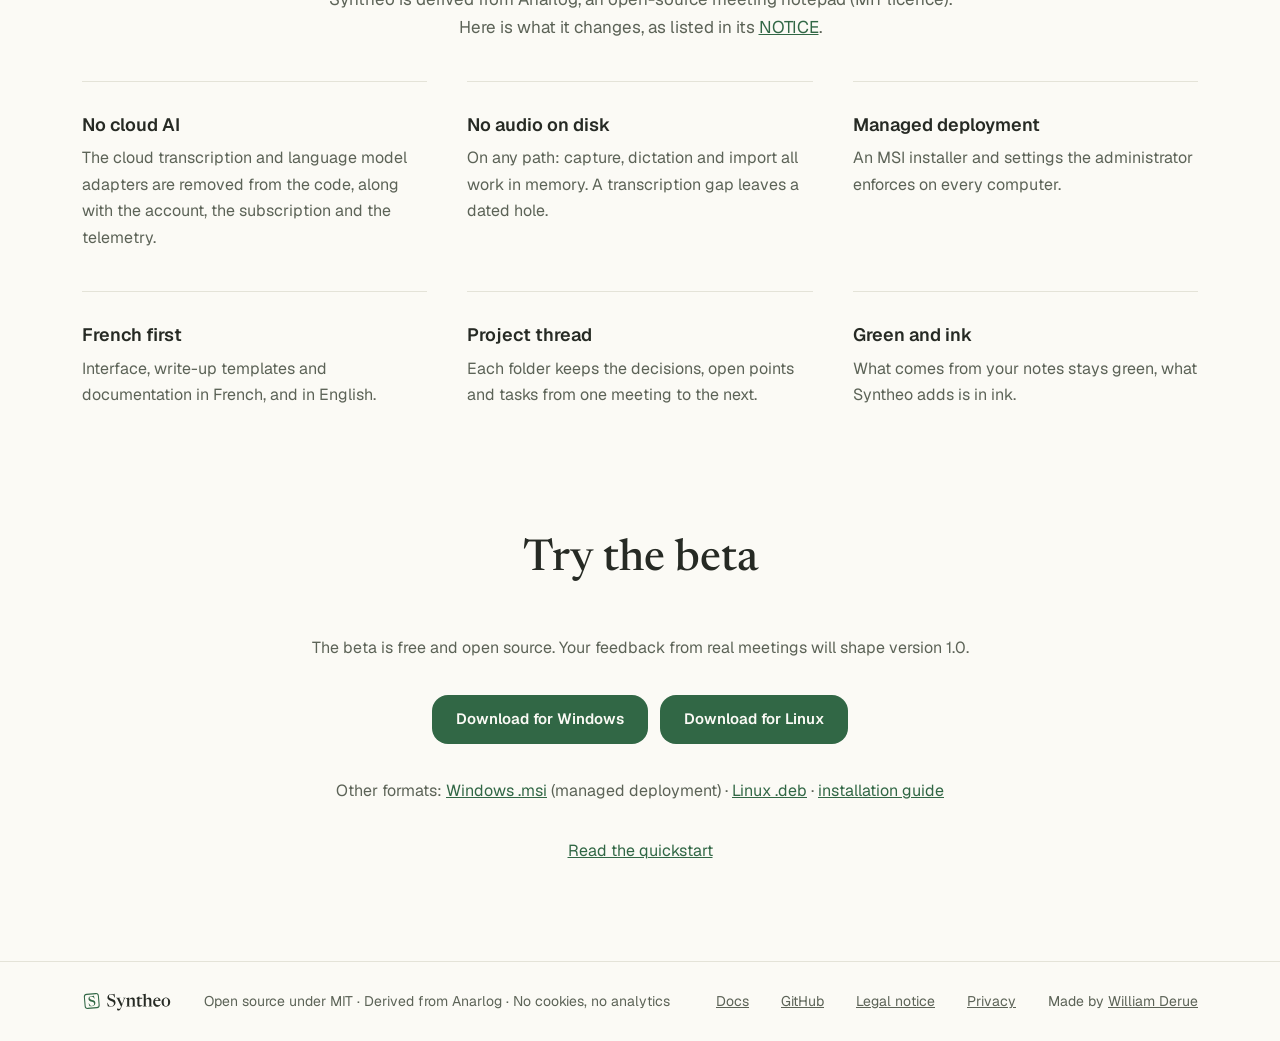
==== commit d68b1236: "fix: promesses RGPD, deux publics, différenciation et mentions légales (#4, #5) Page d'accueil (EN e" ====
--- a/index.html
+++ b/index.html
@@ -3,7 +3,7 @@
 <head>
 <meta charset="utf-8">
 <meta name="viewport" content="width=device-width, initial-scale=1">
-<title>Syntheo · Private AI meeting notes that stay on your machine</title>
+<title>Syntheo · Private AI meeting notes with your own models</title>
 <meta name="description" content="Syntheo is an open-source meeting notepad that transcribes and writes up your meetings with the AI models you run yourself. No account, no cloud, no bot in the call. Linux and Windows.">
 <link rel="canonical" href="https://syntheo.studio/">
 <link rel="alternate" hreflang="en" href="https://syntheo.studio/">
@@ -14,18 +14,18 @@
 <meta property="og:locale" content="en_US">
 <meta property="og:locale:alternate" content="fr_FR">
 <meta property="og:url" content="https://syntheo.studio/">
-<meta property="og:title" content="What's said in the room stays in the room. Even the AI.">
+<meta property="og:title" content="Say anything in the room. Keep it in the room. Even the AI, with your own models.">
 <meta property="og:description" content="Open-source meeting notes, transcribed and written up by the models you host. No account, no cloud, no bot in the call.">
-<meta property="og:image" content="https://syntheo.studio/assets/img/og-en.png">
+<meta property="og:image" content="https://syntheo.studio/assets/img/og-en.png?v=2">
 <meta property="og:image:width" content="1200">
 <meta property="og:image:height" content="630">
-<meta property="og:image:alt" content="What's said in the room stays in the room. Even the AI.">
+<meta property="og:image:alt" content="Say anything in the room. Keep it in the room. Even the AI, with your own models.">
 <meta name="twitter:card" content="summary_large_image">
 <meta name="theme-color" content="#316745">
 <link rel="icon" href="/assets/img/favicon.svg" type="image/svg+xml">
 <link rel="stylesheet" href="/assets/fonts/fonts.css">
-<link rel="stylesheet" href="/assets/css/site.css?v=3">
-<script src="/assets/js/lang.js?v=2"></script>
+<link rel="stylesheet" href="/assets/css/site.css?v=4">
+<script src="/assets/js/lang.js?v=3"></script>
 <script src="/assets/js/theme.js?v=2"></script>
 <script type="application/ld+json">
 {
@@ -58,6 +58,7 @@
     <a href="#tea">The story</a>
     <a href="#how">How it works</a>
     <a href="#models">Your models</a>
+    <a href="#who">For whom</a>
     <a href="https://docs.syntheo.studio">Docs</a>
     <a href="https://github.com/WillIsback/Syntheo">GitHub</a>
   </nav>
@@ -75,14 +76,14 @@
 <main id="main">
 <section class="narrow hero">
   <span class="pill">Open source · Beta 0.8 · Linux &amp; Windows</span>
-  <h1>What's said in the room <span class="green">stays in the room.</span></h1>
-  <p class="kicker">Even the AI.</p>
+  <h1>Say anything in the room.<br> <span class="green">Keep it in the room.</span></h1>
+  <p class="kicker">Even the AI, with your own models.</p>
   <p class="lead">Syntheo listens to your meeting, keeps your notes, and turns them into a clear write-up, using the models running on your own machine or your own servers. No account, no cloud, no bot in the call.</p>
   <div class="actions">
     <a class="btn btn-primary" href="#download">Download for Linux or Windows</a>
     <a class="btn btn-secondary" href="https://github.com/WillIsback/Syntheo">View the source</a>
   </div>
-  <p class="prereq">Needs a speech-to-text and a language model you control: Ollama, vLLM, MLX, NVIDIA NIM, speaches…</p>
+  <p class="prereq">Live transcription runs on this computer, no server needed, or on your own server. Write-ups need a language model you control: Ollama, vLLM, MLX, NVIDIA NIM…</p>
 </section>
 
 <section class="wrap preview" aria-label="Product preview">
@@ -103,7 +104,7 @@
       <div class="item">
         <div class="kanji" aria-hidden="true">茶会</div>
         <h3>Chakai · the gathering</h3>
-        <p>A host receives guests in a closed room. Only the invited are there. Your meeting is that room, and Syntheo only talks to the servers you invite.</p>
+        <p>A host receives guests in a closed room. Only the invited are there. Your meeting is that room, and Syntheo only sends it to the servers you invite.</p>
       </div>
       <div class="item">
         <div class="kanji" aria-hidden="true">会記</div>
@@ -171,13 +172,45 @@
 </section>
 
 <section id="who" class="wrap section" aria-labelledby="who-title">
-  <h2 id="who-title" class="section-title center">Built for meetings that can't go to the cloud</h2>
-  <p class="intro center">When sending a recording to a third-party service takes months of approval, or is simply not allowed.</p>
-  <div class="grid-4">
-    <div class="item"><h3>Public servants</h3><p>Work notes stay on the agency's machines and network.</p></div>
-    <div class="item"><h3>Health &amp; legal</h3><p>Confidential conversations never reach an outside provider.</p></div>
-    <div class="item"><h3>Companies under GDPR</h3><p>No processor to declare, no data transfer to justify.</p></div>
-    <div class="item"><h3>Local-AI tinkerers</h3><p>Plug in the models you already run, keep full control.</p></div>
+  <h2 id="who-title" class="section-title center">On your own computer, or across an organization</h2>
+  <p class="intro center">Health, legal, public sector, companies under the GDPR: for meetings whose recording cannot go to a third-party service without months of approval, or at all.</p>
+  <div class="grid-2">
+    <div class="item">
+      <h3>On your own computer</h3>
+      <ul class="points">
+        <li>Live transcription <strong>On this computer</strong>, without a server, since version 0.8.0: the audio of the meeting stays on your computer. The models install once (about 1.1&nbsp;GB).</li>
+        <li>A local language model for the write-up, Ollama for example.</li>
+        <li>No account to create.</li>
+      </ul>
+      <p><a href="https://docs.syntheo.studio/en/on-device-transcription">Transcribe on this computer</a></p>
+    </div>
+    <div class="item">
+      <h3>Across an organization</h3>
+      <ul class="points">
+        <li>A shared transcription and language model server, run by your organization.</li>
+        <li>The MSI installer for managed deployment.</li>
+        <li>Settings enforced by the administrator in <code>managed_settings.json</code>: an HTTPS transcription server, no update check at startup, on-device transcription allowed or not.</li>
+      </ul>
+      <p><a href="https://docs.syntheo.studio/en/security#enterprise-deployment">Enterprise deployment</a></p>
+    </div>
+  </div>
+  <div class="note-box">
+    <h3>GDPR</h3>
+    <p>Syntheo adds no processor of its own: it has no server and no account, and sends no telemetry. Your data only goes to the servers you choose. A server run by a third party becomes your processor under article 28 of the GDPR: check its contract and where it keeps the data.</p>
+    <p><a href="https://docs.syntheo.studio/en/conformite/rgpd">Read the GDPR page</a>: stored data, network flows, informing participants, impact assessment.</p>
+  </div>
+</section>
+
+<section id="why" class="wrap section" aria-labelledby="why-title">
+  <h2 id="why-title" class="section-title center">Why Syntheo?</h2>
+  <p class="intro center">Syntheo is derived from Anarlog, an open-source meeting notepad (MIT licence). Here is what it changes, as listed in its <a href="https://github.com/WillIsback/Syntheo/blob/main/NOTICE.md">NOTICE</a>.</p>
+  <div class="grid-3">
+    <div class="item"><h3>No cloud AI</h3><p>The cloud transcription and language model adapters are removed from the code, along with the account, the subscription and the telemetry.</p></div>
+    <div class="item"><h3>No audio on disk</h3><p>On any path: capture, dictation and import all work in memory. A transcription gap leaves a dated hole.</p></div>
+    <div class="item"><h3>Managed deployment</h3><p>An MSI installer and settings the administrator enforces on every computer.</p></div>
+    <div class="item"><h3>French first</h3><p>Interface, write-up templates and documentation in French, and in English.</p></div>
+    <div class="item"><h3>Project thread</h3><p>Each folder keeps the decisions, open points and tasks from one meeting to the next.</p></div>
+    <div class="item"><h3>Green and ink</h3><p>What comes from your notes stays green, what Syntheo adds is in ink.</p></div>
   </div>
 </section>
 
@@ -200,6 +233,8 @@
     <span class="grow">Open source under MIT · Derived from Anarlog · No cookies, no analytics</span>
     <a href="https://docs.syntheo.studio">Docs</a>
     <a href="https://github.com/WillIsback/Syntheo">GitHub</a>
+    <a href="/legal/">Legal notice</a>
+    <a href="/privacy/">Privacy</a>
     <span>Made by <a href="https://www.willisback.fr/en/About">William Derue</a></span>
   </div>
 </footer>
--- a/assets/css/site.css
+++ b/assets/css/site.css
@@ -210,3 +210,24 @@
 .shots-2 { display: grid; grid-template-columns: repeat(2, minmax(0, 1fr)); gap: 32px; align-items: start; }
 .shots-2 figure { margin: 0; }
 @media (max-width: 800px) { .shots-2 { grid-template-columns: minmax(0, 1fr); } }
+
+/* Deux publics, RGPD */
+.grid-2 { display: grid; grid-template-columns: repeat(2, minmax(0, 1fr)); gap: 40px; }
+@media (max-width: 760px) { .grid-2 { grid-template-columns: minmax(0, 1fr); } }
+.points { margin: 0 0 14px; padding-left: 20px; color: var(--muted-foreground); }
+.points li + li { margin-top: 8px; }
+.item p + p { margin-top: 10px; }
+code { font-size: 0.92em; overflow-wrap: anywhere; background: var(--muted); border-radius: 4px; padding: 1px 5px; }
+.note-box { margin-top: 48px; background: var(--card); border: 1px solid var(--border); border-radius: 16px; padding: 24px 28px; }
+.note-box h3 { margin: 0 0 8px; font-size: 18px; font-weight: 600; }
+.note-box p { margin: 0; color: var(--muted-foreground); }
+.note-box p + p { margin-top: 10px; }
+@media (max-width: 640px) { .note-box { padding: 20px; } }
+
+/* Pages de texte (mentions légales, confidentialité) */
+.prose { padding-block: 56px 88px; }
+.prose h1 { margin: 0 0 24px; font-family: var(--serif); font-weight: 500; font-size: clamp(34px, 4.6vw, 52px); line-height: 1.08; text-wrap: balance; }
+.prose h2 { margin: 40px 0 10px; font-size: 20px; font-weight: 600; }
+.prose p, .prose li { color: var(--muted-foreground); }
+.prose ul { padding-left: 20px; }
+.prose address { font-style: normal; color: var(--muted-foreground); }
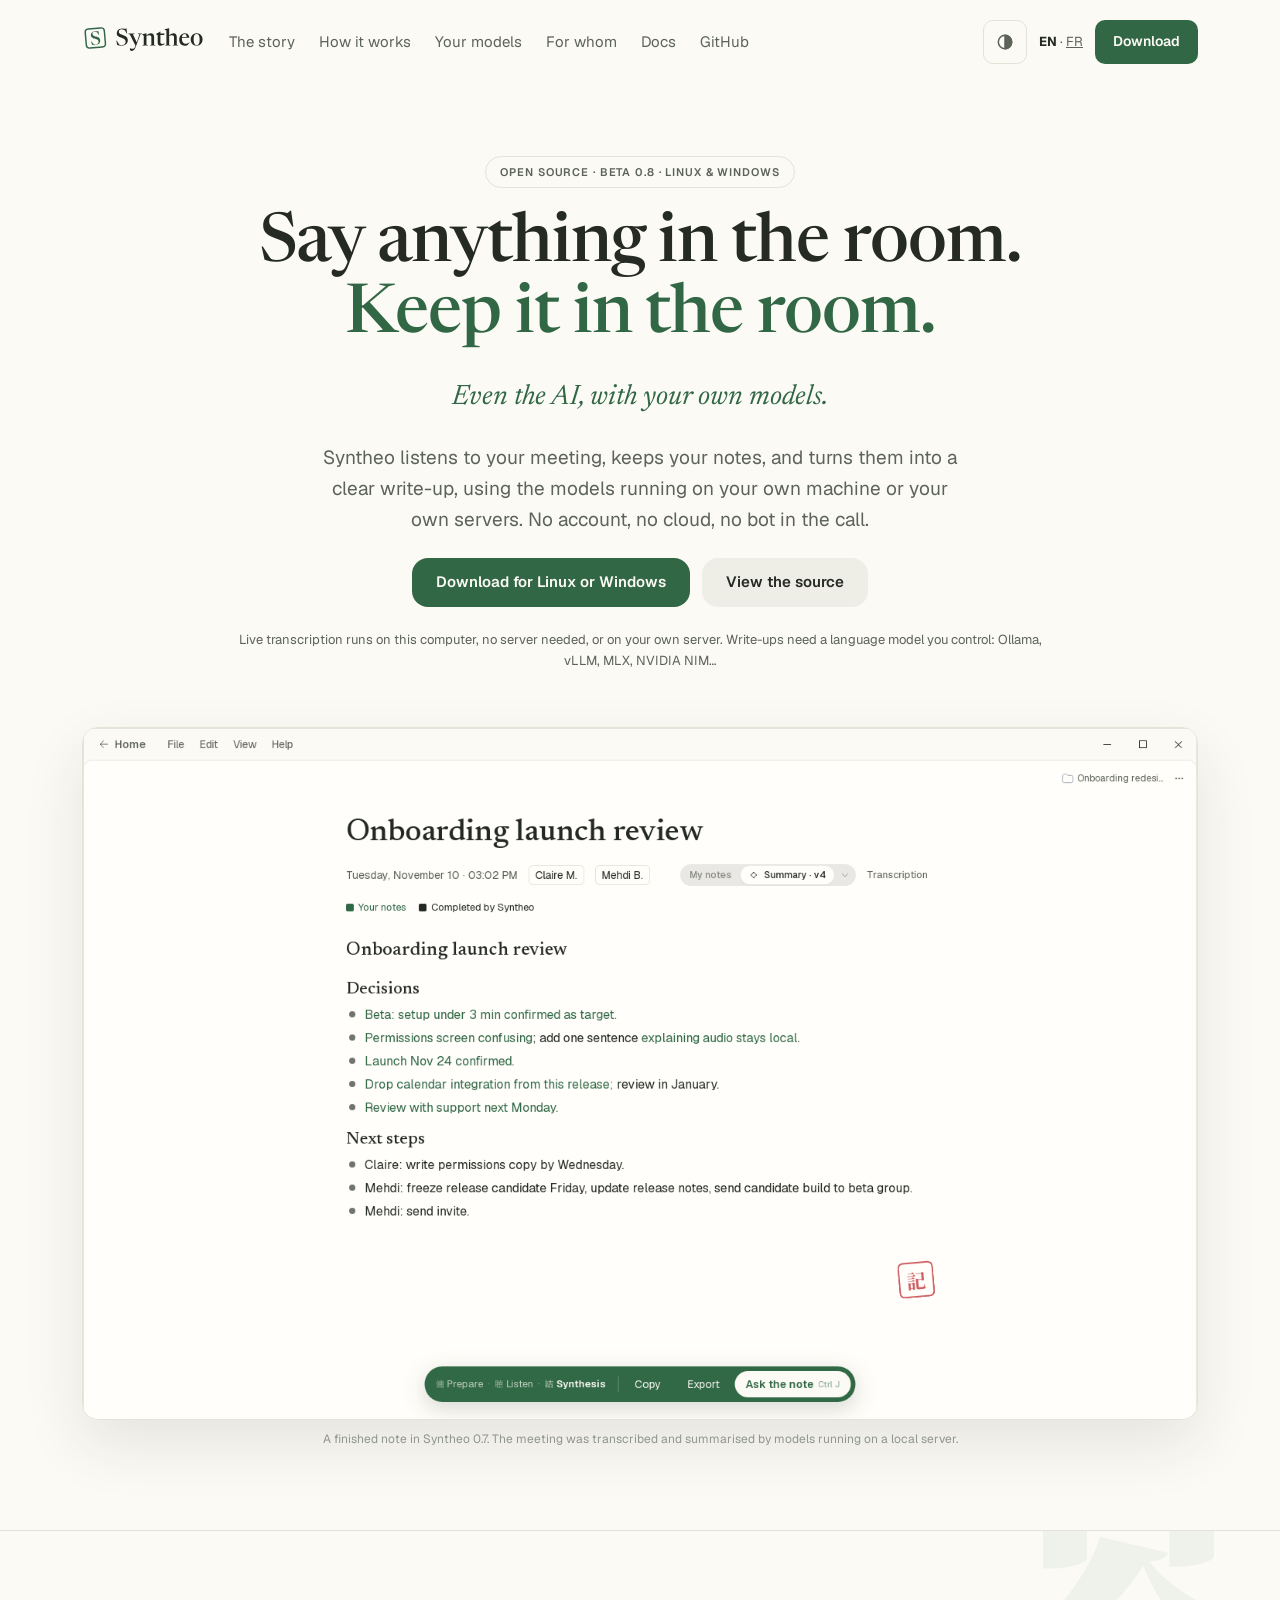
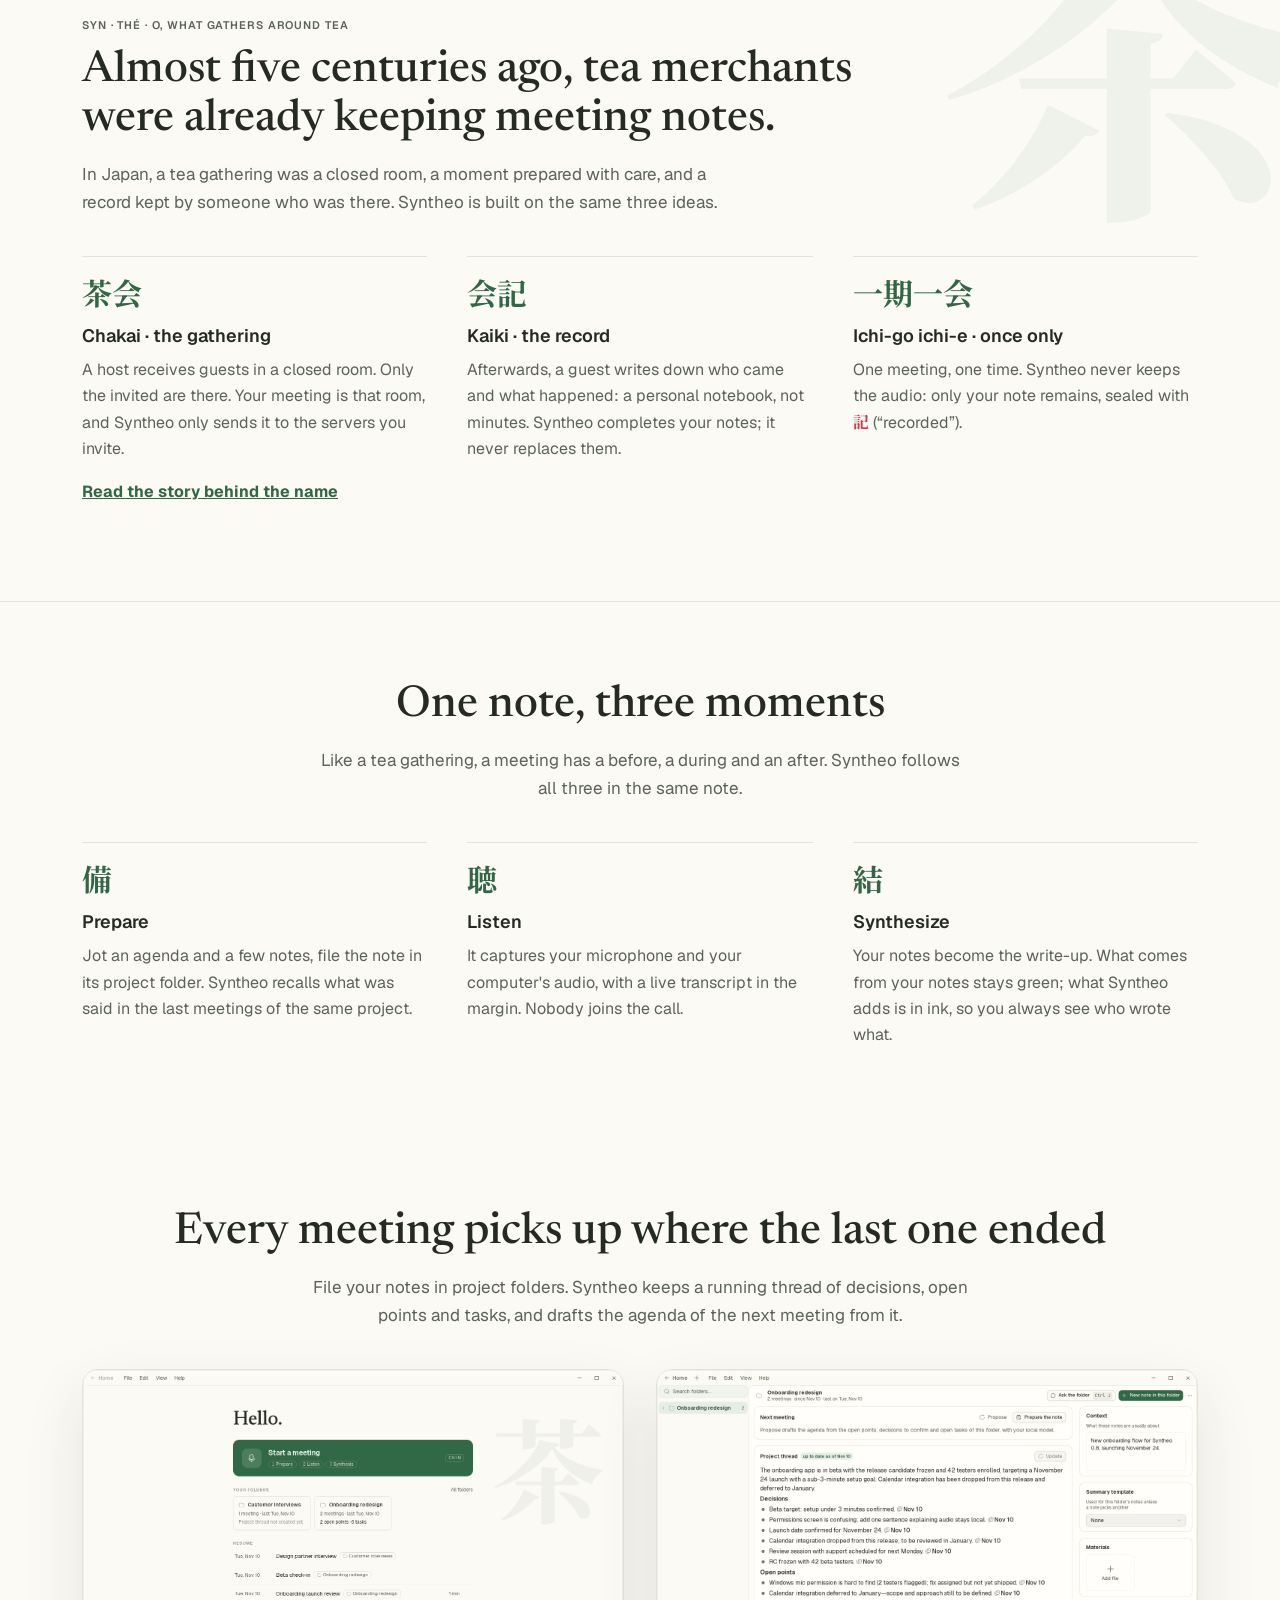
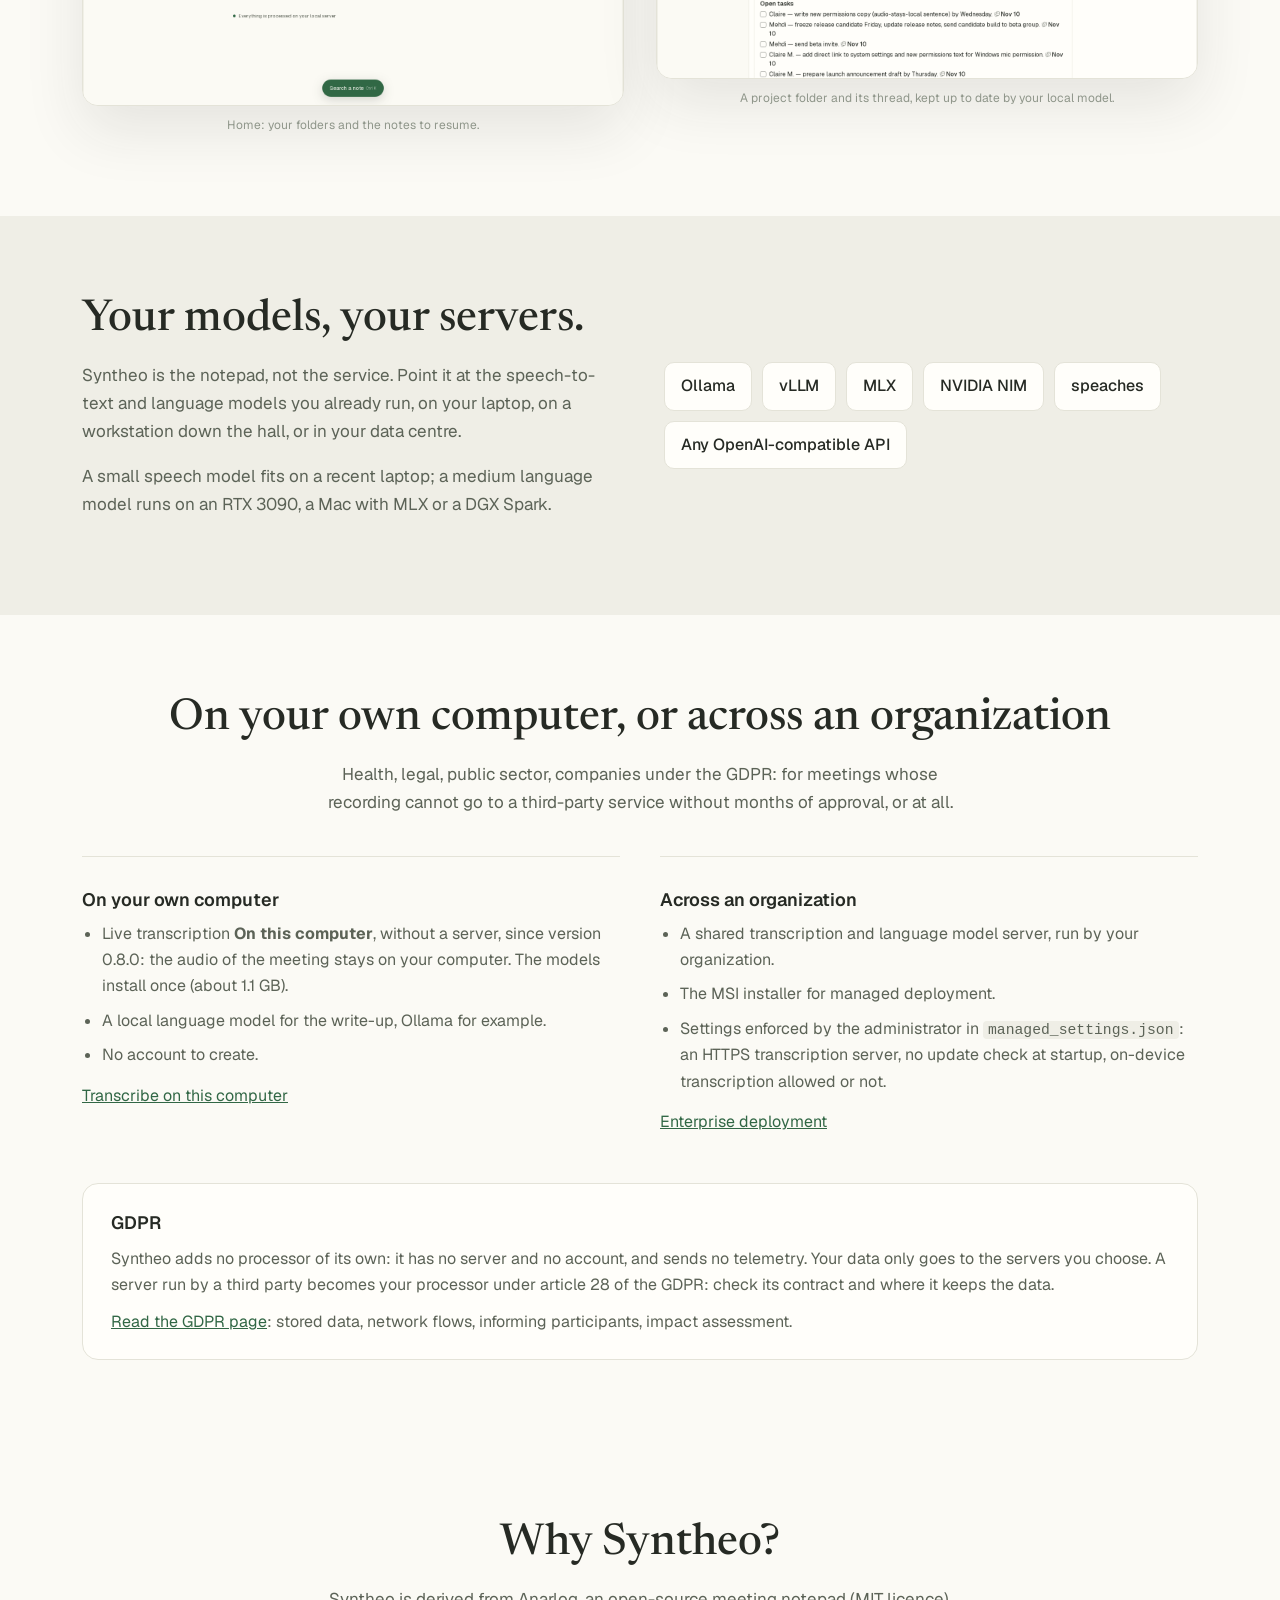
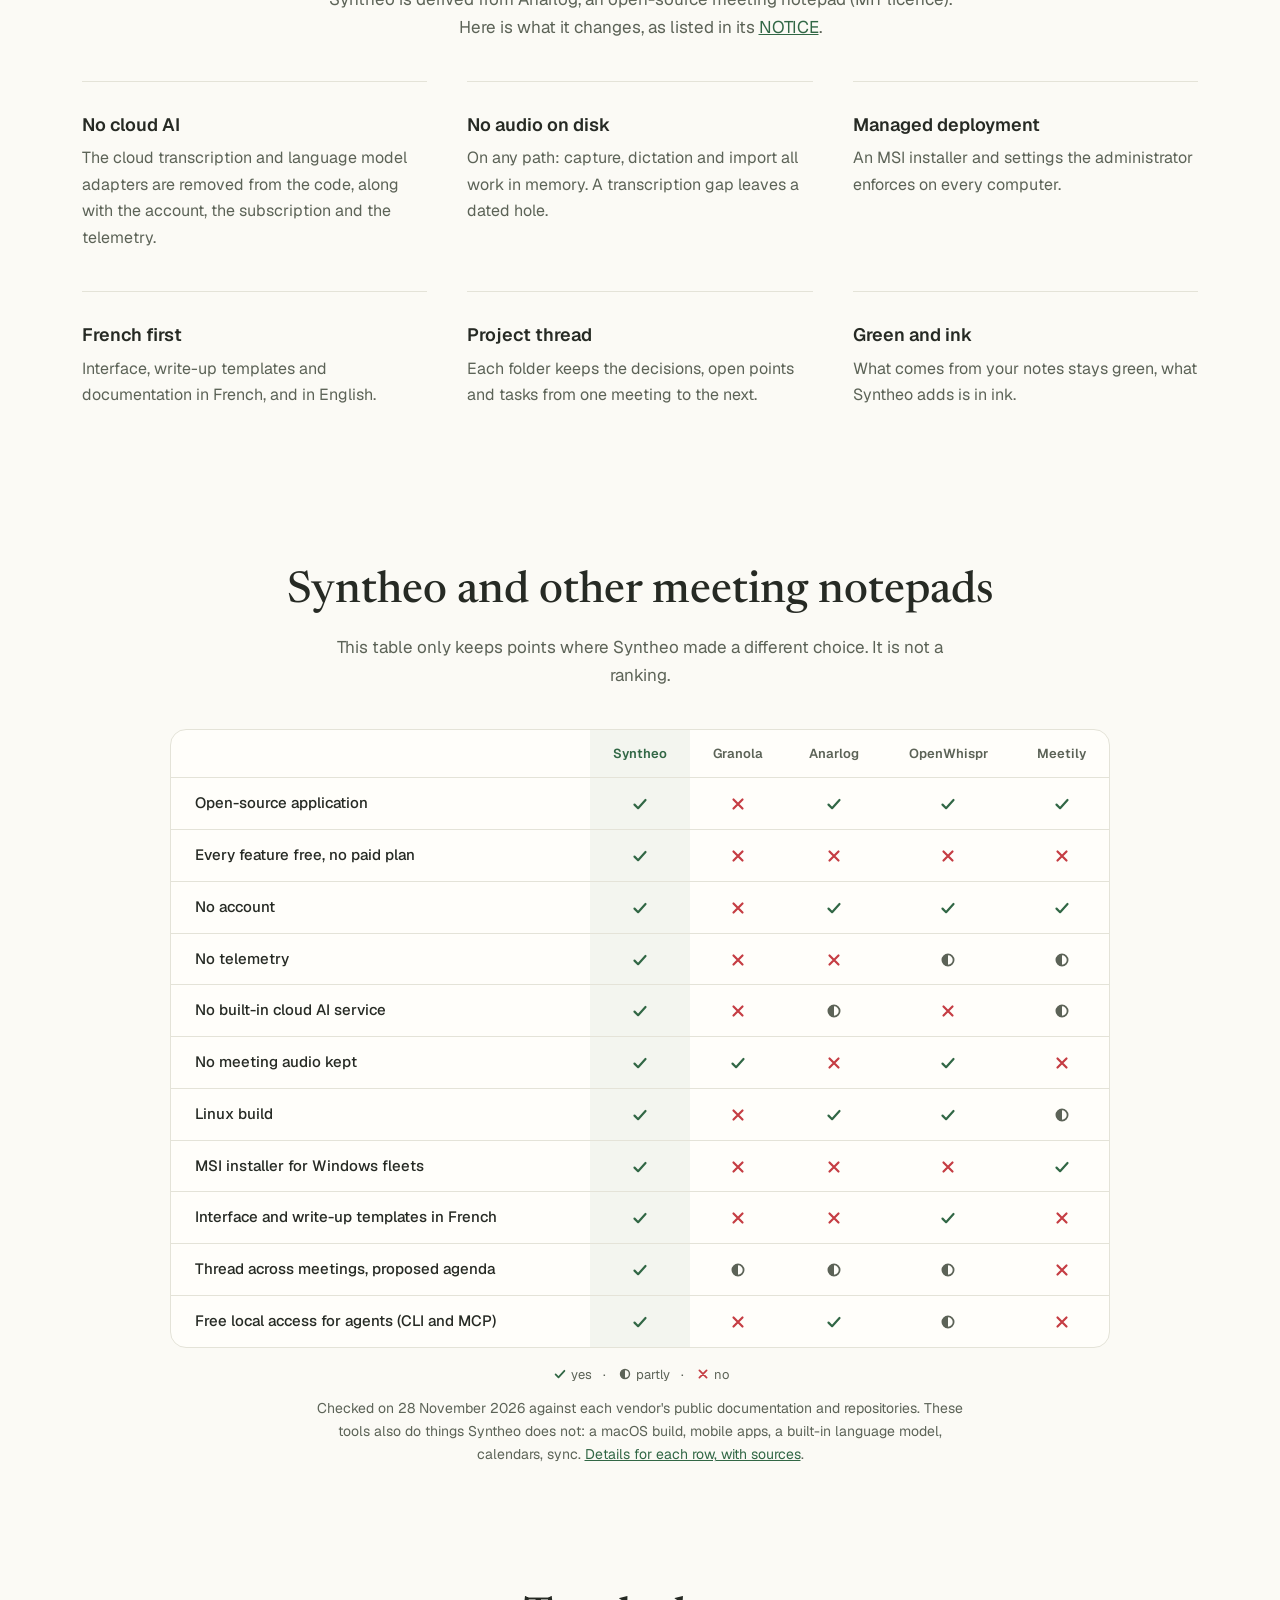
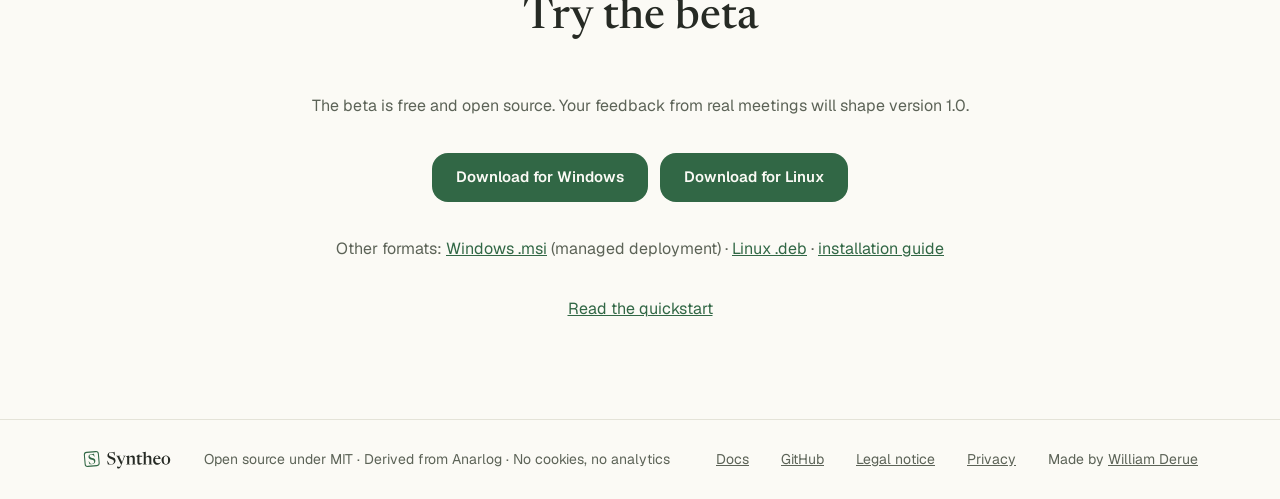
==== commit 5038b5b2: "feat: tableau comparatif avec les autres bloc-notes de réunion (#8) Section #compare entre « Pourquo" ====
--- a/index.html
+++ b/index.html
@@ -24,7 +24,7 @@
 <meta name="theme-color" content="#316745">
 <link rel="icon" href="/assets/img/favicon.svg" type="image/svg+xml">
 <link rel="stylesheet" href="/assets/fonts/fonts.css">
-<link rel="stylesheet" href="/assets/css/site.css?v=4">
+<link rel="stylesheet" href="/assets/css/site.css?v=5">
 <script src="/assets/js/lang.js?v=3"></script>
 <script src="/assets/js/theme.js?v=2"></script>
 <script type="application/ld+json">
@@ -214,6 +214,36 @@
   </div>
 </section>
 
+<section id="compare" class="wrap section" aria-labelledby="compare-title">
+  <svg class="sprite" aria-hidden="true" focusable="false">
+    <symbol id="m-yes" viewBox="0 0 20 20"><path d="M4.5 10.6l3.6 3.6 7.4-8.2" fill="none" stroke="currentColor" stroke-width="2.2" stroke-linecap="round" stroke-linejoin="round"/></symbol>
+    <symbol id="m-no" viewBox="0 0 20 20"><path d="M5.5 5.5l9 9M14.5 5.5l-9 9" fill="none" stroke="currentColor" stroke-width="2.2" stroke-linecap="round"/></symbol>
+    <symbol id="m-part" viewBox="0 0 20 20"><circle cx="10" cy="10" r="5.6" fill="none" stroke="currentColor" stroke-width="1.8"/><path d="M10 4.4a5.6 5.6 0 0 0 0 11.2z" fill="currentColor"/></symbol>
+  </svg>
+  <h2 id="compare-title" class="section-title center">Syntheo and other meeting notepads</h2>
+  <p class="intro center">This table only keeps points where Syntheo made a different choice. It is not a ranking.</p>
+  <div class="compare-scroll">
+    <table class="compare" aria-labelledby="compare-title">
+      <thead><tr><td></td><th scope="col" class="us"><span>Syntheo</span></th><th scope="col"><span>Granola</span></th><th scope="col"><span>Anarlog</span></th><th scope="col"><span>OpenWhispr</span></th><th scope="col"><span>Meetily</span></th></tr></thead>
+      <tbody>
+        <tr><th scope="row">Open-source application</th><td class="us"><svg class="mark mark-yes" viewBox="0 0 20 20" role="img" aria-label="Yes"><use href="#m-yes"/></svg></td><td><svg class="mark mark-no" viewBox="0 0 20 20" role="img" aria-label="No"><use href="#m-no"/></svg></td><td><svg class="mark mark-yes" viewBox="0 0 20 20" role="img" aria-label="Yes"><use href="#m-yes"/></svg></td><td><svg class="mark mark-yes" viewBox="0 0 20 20" role="img" aria-label="Yes"><use href="#m-yes"/></svg></td><td><svg class="mark mark-yes" viewBox="0 0 20 20" role="img" aria-label="Yes"><use href="#m-yes"/></svg></td></tr>
+        <tr><th scope="row">Every feature free, no paid plan</th><td class="us"><svg class="mark mark-yes" viewBox="0 0 20 20" role="img" aria-label="Yes"><use href="#m-yes"/></svg></td><td><svg class="mark mark-no" viewBox="0 0 20 20" role="img" aria-label="No"><use href="#m-no"/></svg></td><td><svg class="mark mark-no" viewBox="0 0 20 20" role="img" aria-label="No"><use href="#m-no"/></svg></td><td><svg class="mark mark-no" viewBox="0 0 20 20" role="img" aria-label="No"><use href="#m-no"/></svg></td><td><svg class="mark mark-no" viewBox="0 0 20 20" role="img" aria-label="No"><use href="#m-no"/></svg></td></tr>
+        <tr><th scope="row">No account</th><td class="us"><svg class="mark mark-yes" viewBox="0 0 20 20" role="img" aria-label="Yes"><use href="#m-yes"/></svg></td><td><svg class="mark mark-no" viewBox="0 0 20 20" role="img" aria-label="No"><use href="#m-no"/></svg></td><td><svg class="mark mark-yes" viewBox="0 0 20 20" role="img" aria-label="Yes"><use href="#m-yes"/></svg></td><td><svg class="mark mark-yes" viewBox="0 0 20 20" role="img" aria-label="Yes"><use href="#m-yes"/></svg></td><td><svg class="mark mark-yes" viewBox="0 0 20 20" role="img" aria-label="Yes"><use href="#m-yes"/></svg></td></tr>
+        <tr><th scope="row">No telemetry</th><td class="us"><svg class="mark mark-yes" viewBox="0 0 20 20" role="img" aria-label="Yes"><use href="#m-yes"/></svg></td><td><svg class="mark mark-no" viewBox="0 0 20 20" role="img" aria-label="No"><use href="#m-no"/></svg></td><td><svg class="mark mark-no" viewBox="0 0 20 20" role="img" aria-label="No"><use href="#m-no"/></svg></td><td><svg class="mark mark-part" viewBox="0 0 20 20" role="img" aria-label="Partly"><use href="#m-part"/></svg></td><td><svg class="mark mark-part" viewBox="0 0 20 20" role="img" aria-label="Partly"><use href="#m-part"/></svg></td></tr>
+        <tr><th scope="row">No built-in cloud AI service</th><td class="us"><svg class="mark mark-yes" viewBox="0 0 20 20" role="img" aria-label="Yes"><use href="#m-yes"/></svg></td><td><svg class="mark mark-no" viewBox="0 0 20 20" role="img" aria-label="No"><use href="#m-no"/></svg></td><td><svg class="mark mark-part" viewBox="0 0 20 20" role="img" aria-label="Partly"><use href="#m-part"/></svg></td><td><svg class="mark mark-no" viewBox="0 0 20 20" role="img" aria-label="No"><use href="#m-no"/></svg></td><td><svg class="mark mark-part" viewBox="0 0 20 20" role="img" aria-label="Partly"><use href="#m-part"/></svg></td></tr>
+        <tr><th scope="row">No meeting audio kept</th><td class="us"><svg class="mark mark-yes" viewBox="0 0 20 20" role="img" aria-label="Yes"><use href="#m-yes"/></svg></td><td><svg class="mark mark-yes" viewBox="0 0 20 20" role="img" aria-label="Yes"><use href="#m-yes"/></svg></td><td><svg class="mark mark-no" viewBox="0 0 20 20" role="img" aria-label="No"><use href="#m-no"/></svg></td><td><svg class="mark mark-yes" viewBox="0 0 20 20" role="img" aria-label="Yes"><use href="#m-yes"/></svg></td><td><svg class="mark mark-no" viewBox="0 0 20 20" role="img" aria-label="No"><use href="#m-no"/></svg></td></tr>
+        <tr><th scope="row">Linux build</th><td class="us"><svg class="mark mark-yes" viewBox="0 0 20 20" role="img" aria-label="Yes"><use href="#m-yes"/></svg></td><td><svg class="mark mark-no" viewBox="0 0 20 20" role="img" aria-label="No"><use href="#m-no"/></svg></td><td><svg class="mark mark-yes" viewBox="0 0 20 20" role="img" aria-label="Yes"><use href="#m-yes"/></svg></td><td><svg class="mark mark-yes" viewBox="0 0 20 20" role="img" aria-label="Yes"><use href="#m-yes"/></svg></td><td><svg class="mark mark-part" viewBox="0 0 20 20" role="img" aria-label="Partly"><use href="#m-part"/></svg></td></tr>
+        <tr><th scope="row">MSI installer for Windows fleets</th><td class="us"><svg class="mark mark-yes" viewBox="0 0 20 20" role="img" aria-label="Yes"><use href="#m-yes"/></svg></td><td><svg class="mark mark-no" viewBox="0 0 20 20" role="img" aria-label="No"><use href="#m-no"/></svg></td><td><svg class="mark mark-no" viewBox="0 0 20 20" role="img" aria-label="No"><use href="#m-no"/></svg></td><td><svg class="mark mark-no" viewBox="0 0 20 20" role="img" aria-label="No"><use href="#m-no"/></svg></td><td><svg class="mark mark-yes" viewBox="0 0 20 20" role="img" aria-label="Yes"><use href="#m-yes"/></svg></td></tr>
+        <tr><th scope="row">Interface and write-up templates in French</th><td class="us"><svg class="mark mark-yes" viewBox="0 0 20 20" role="img" aria-label="Yes"><use href="#m-yes"/></svg></td><td><svg class="mark mark-no" viewBox="0 0 20 20" role="img" aria-label="No"><use href="#m-no"/></svg></td><td><svg class="mark mark-no" viewBox="0 0 20 20" role="img" aria-label="No"><use href="#m-no"/></svg></td><td><svg class="mark mark-yes" viewBox="0 0 20 20" role="img" aria-label="Yes"><use href="#m-yes"/></svg></td><td><svg class="mark mark-no" viewBox="0 0 20 20" role="img" aria-label="No"><use href="#m-no"/></svg></td></tr>
+        <tr><th scope="row">Thread across meetings, proposed agenda</th><td class="us"><svg class="mark mark-yes" viewBox="0 0 20 20" role="img" aria-label="Yes"><use href="#m-yes"/></svg></td><td><svg class="mark mark-part" viewBox="0 0 20 20" role="img" aria-label="Partly"><use href="#m-part"/></svg></td><td><svg class="mark mark-part" viewBox="0 0 20 20" role="img" aria-label="Partly"><use href="#m-part"/></svg></td><td><svg class="mark mark-part" viewBox="0 0 20 20" role="img" aria-label="Partly"><use href="#m-part"/></svg></td><td><svg class="mark mark-no" viewBox="0 0 20 20" role="img" aria-label="No"><use href="#m-no"/></svg></td></tr>
+        <tr><th scope="row">Free local access for agents (CLI and MCP)</th><td class="us"><svg class="mark mark-yes" viewBox="0 0 20 20" role="img" aria-label="Yes"><use href="#m-yes"/></svg></td><td><svg class="mark mark-no" viewBox="0 0 20 20" role="img" aria-label="No"><use href="#m-no"/></svg></td><td><svg class="mark mark-yes" viewBox="0 0 20 20" role="img" aria-label="Yes"><use href="#m-yes"/></svg></td><td><svg class="mark mark-part" viewBox="0 0 20 20" role="img" aria-label="Partly"><use href="#m-part"/></svg></td><td><svg class="mark mark-no" viewBox="0 0 20 20" role="img" aria-label="No"><use href="#m-no"/></svg></td></tr>
+      </tbody>
+    </table>
+  </div>
+  <p class="compare-legend"><svg class="mark mark-yes" viewBox="0 0 20 20" aria-hidden="true"><use href="#m-yes"/></svg> yes <span aria-hidden="true">·</span> <svg class="mark mark-part" viewBox="0 0 20 20" aria-hidden="true"><use href="#m-part"/></svg> partly <span aria-hidden="true">·</span> <svg class="mark mark-no" viewBox="0 0 20 20" aria-hidden="true"><use href="#m-no"/></svg> no</p>
+  <p class="compare-note">Checked on 28&nbsp;November&nbsp;2026 against each vendor's public documentation and repositories. These tools also do things Syntheo does not: a macOS build, mobile apps, a built-in language model, calendars, sync. <a href="https://github.com/WillIsback/Syntheo/blob/main/README.md#syntheo-and-other-meeting-notepads">Details for each row, with sources</a>.</p>
+</section>
+
 <section id="download" class="narrow download" aria-labelledby="download-title">
   <h2 id="download-title" class="section-title">Try the beta</h2>
   <p class="muted">The beta is free and open source. Your feedback from real meetings will shape version 1.0.</p>
--- a/assets/css/site.css
+++ b/assets/css/site.css
@@ -231,3 +231,30 @@
 .prose p, .prose li { color: var(--muted-foreground); }
 .prose ul { padding-left: 20px; }
 .prose address { font-style: normal; color: var(--muted-foreground); }
+
+/* Comparatif */
+.sprite { position: absolute; width: 0; height: 0; overflow: hidden; }
+.compare-scroll { max-width: 940px; margin: 0 auto; overflow-x: auto; background: var(--card); border: 1px solid var(--border); border-radius: 16px; }
+.compare { width: 100%; border-collapse: collapse; font-size: 15px; }
+.compare th, .compare td { padding: 13px 14px; border-bottom: 1px solid var(--border); text-align: center; vertical-align: middle; }
+.compare tbody tr:last-child > * { border-bottom: 0; }
+.compare thead th { font-size: 13px; font-weight: 600; color: var(--muted-foreground); white-space: nowrap; }
+.compare th[scope="row"] { text-align: left; font-weight: 500; padding-left: 24px; }
+.compare .us { background: var(--watermark); }
+.compare thead .us { color: var(--primary); }
+.mark { display: inline-block; width: 20px; height: 20px; vertical-align: middle; }
+.mark-yes { color: var(--primary); }
+.mark-no { color: var(--recording); }
+.mark-part { color: var(--muted-foreground); }
+.compare-legend { margin: 16px 0 0; text-align: center; font-size: 13px; color: var(--muted-foreground); }
+.compare-legend .mark { width: 16px; height: 16px; margin-top: -2px; }
+.compare-legend span { margin-inline: 8px; }
+.compare-note { max-width: 660px; margin: 12px auto 0; text-align: center; font-size: 14px; color: var(--muted-foreground); }
+@media (max-width: 640px) {
+  .compare { font-size: 13.5px; }
+  .compare th, .compare td { padding: 10px 5px; }
+  .compare th[scope="row"] { padding-left: 14px; padding-right: 8px; line-height: 1.35; }
+  .compare thead th { vertical-align: bottom; padding-block: 14px 10px; }
+  .compare thead th span { display: inline-block; writing-mode: vertical-rl; transform: rotate(180deg); }
+  .mark { width: 18px; height: 18px; }
+}
